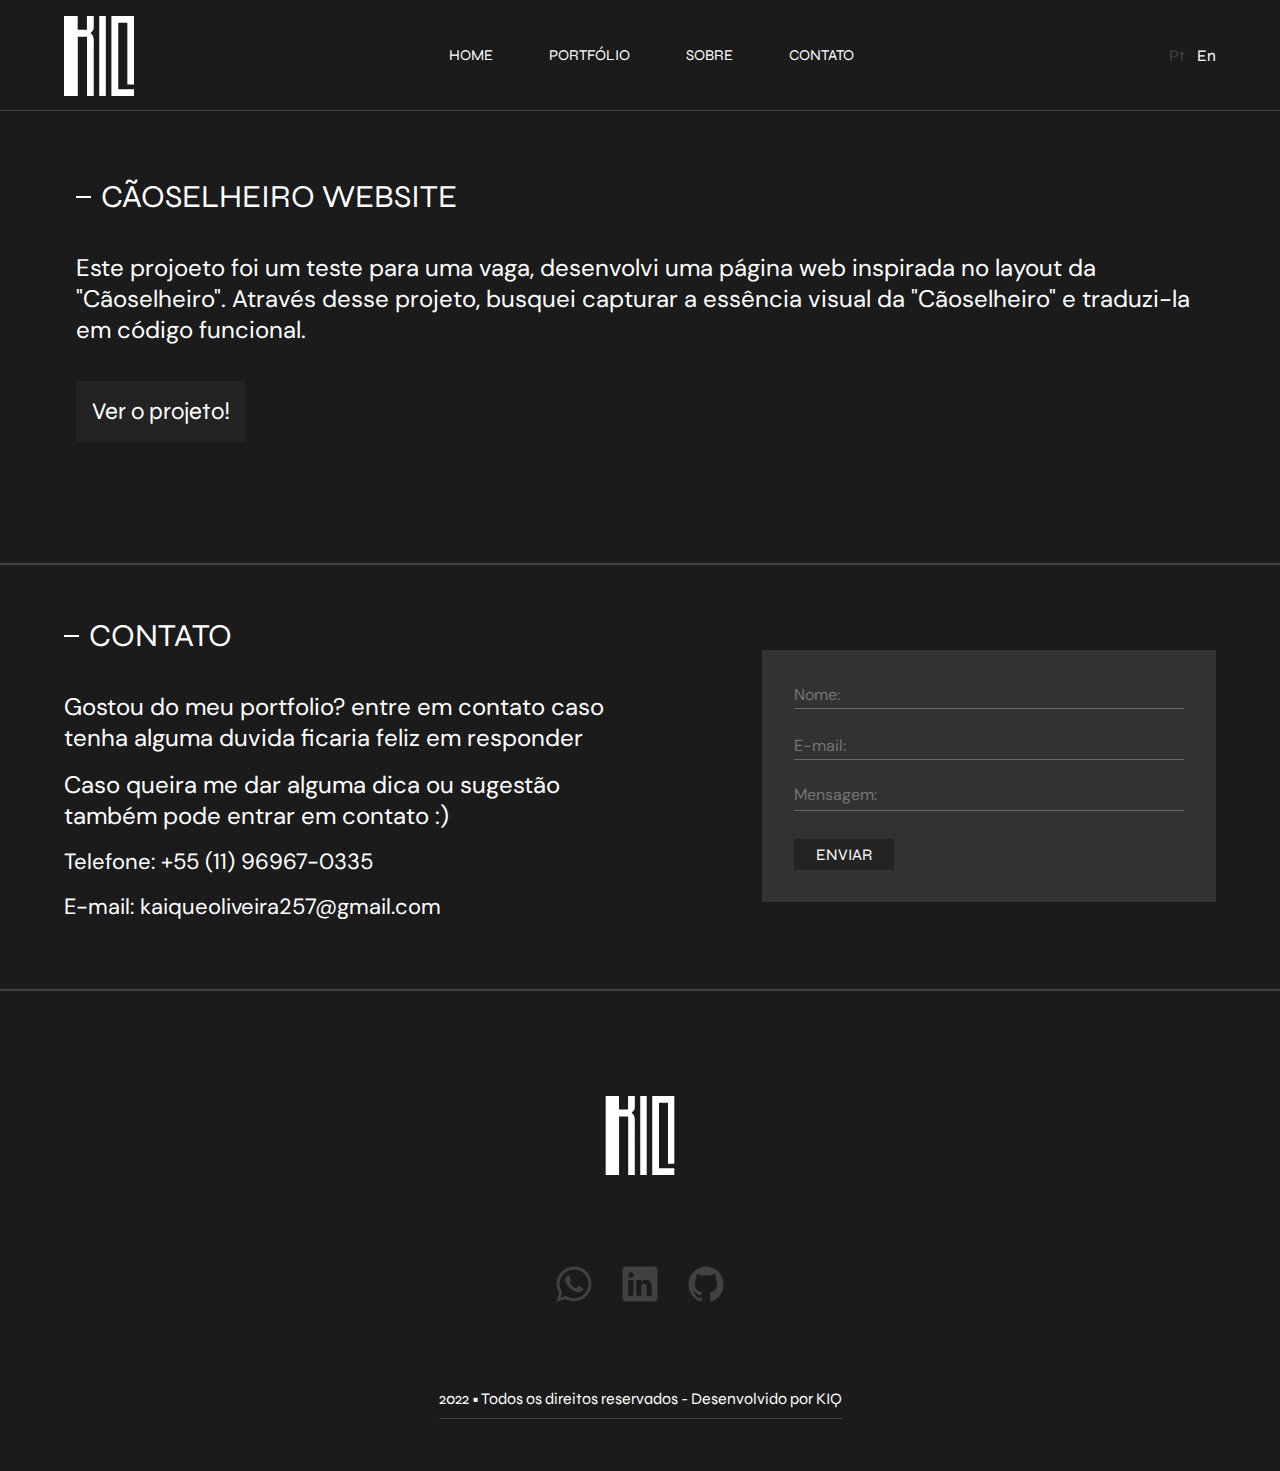
==== caoselheiro.html @ 1c81d692 "feat: caoselheiro project page" ====
<!DOCTYPE html>
<html lang="pt-br">
<head>
    <meta charset="UTF-8">
    <meta http-equiv="X-UA-Compatible" content="IE=edge">
    <meta name="viewport" content="width=device-width, initial-scale=1.0">
    <title>Projeto Cãoselheiro</title>
    <link rel="icon" href="assets/svg/logoIcon.svg">

    <!-- Meu CSS/estilo -->
    <link rel="stylesheet" href="css/style.css">
</head>
<body>
    <!-- Início navbar -->
    <header>
        <article class="innerWidth">
            <nav class="navBar">
                <a href="index.php" class="logo"><img src="assets/svg/logo.svg" alt="Logo Kaique Oliveira"></a>
                <ul class="navMenu">
                    <li class="navItem"><a href="index.php" class="navLink" id="homeClick">home</a></li>
                    <li class="navItem"><a href="projetos.html" class="navLink" id="portfolioClick">portfólio</a></li>
                    <li class="navItem"><a href="#sobre" class="navLink" id="sobreClick">sobre</a></li>
                    <li class="navItem"><a href="#contato" class="navLink" id="contatoClick">contato</a></li>
                </ul>
                <ul class="navIdioma">
                    <li class="idiomaItem" id="idiomaAtivo"><a href="#" class="navLink">pt</a></li>
                    <li class="idiomaItem"><a href="#" class="navLink">en</a></li>
                </ul>
                <div class="menuHamburguer">
                    <span class="bar"></span>
                    <span class="bar"></span>
                    <span class="bar"></span>
                </div>
            </nav>
        </article>
    </header>
    <!-- Fim navbar -->
    <main>
        <!-- Início Projeto Cãoselheiro -->
        <section class="projeto">
            <article class="innerWidth">
                <div class="titulo">
                    <span class="barTitle"></span>
                    <h2>cãoselheiro website</h2>
                </div>
                <div class="conteudoProjeto">
                    <div class="info">
                        <p>Este projoeto foi um teste para uma vaga, desenvolvi uma página web inspirada no layout da "Cãoselheiro". Através desse projeto, busquei capturar a essência visual da "Cãoselheiro" e traduzi-la em código funcional.</p>
                    </div>
                    <div class="buttonSobre">
                        <button class="button"><a href="https://kiqv.github.io/caoselheiroKaique/" target="_blank">Ver o projeto!</a></button>
                    </div>
                    <img src="./assets/img/caoselheiroWeb.png" alt="">
                </div>
            </article>
        </section>
        <hr>
        <section class="contato" id="contato">
            <article class="innerWidth">
                <div class="conteudoContato">
                    <div class="infoContato">
                        <div class="titulo">
                            <span class="barTitle"></span>
                            <h2>CONTATO</h2>
                        </div>
                        <div class="conteudoInfo">
                            <p>Gostou do meu portfolio? entre em contato caso tenha alguma duvida ficaria feliz em responder</p>
                            <p>Caso queira me dar alguma dica ou sugestão também pode entrar em contato  :)</p>
                            <p id="contatoInfo">Telefone: +55 (11) 96967-0335</p>
                            <p id="contatoInfo">E-mail: kaiqueoliveira257@gmail.com</p>
                        </div>
                    </div>
                    <div class="formContato">
                        <form action="email.php" method="POST" onsubmit="enviarForm(event)">
                            <input type="text" name="name" id="nomeForm" placeholder="Nome:" autocomplete="off" required>
                            <input type="email" name="email" id="emailForm" placeholder="E-mail:" autocomplete="off" required>
                            <textarea name="message" id="mensagemForm" cols="30" rows="10" placeholder="Mensagem:" autocomplete="off" required></textarea>
                            <button class="button" type="submit" value="Enviar">ENVIAR</button>
                            <div class="alerta">
                                <p class="sucesso" id="sucesso">Sua mensagem foi enviada com sucesso!</p>
                                <p class="erro" id="erro">Sua mensagem não foi enviada :(<br>Verifique se preencheu tudo corretamente!</p>
                            </div>
                        </form>
                    </div>
                </div>
            </article>
        </section>
    </main>
    <hr>
    <footer>
        <section class="rodape">
            <article class="innerWidth">
                <div class="conteudoRodape">
                    <div class="logoRodape">
                        <svg width="70" height="81" viewBox="0 0 70 81" fill="none" xmlns="http://www.w3.org/2000/svg">
                            <g clip-path="url(#clip0_421_375)">
                                <path d="M-0.0122681 80.9928V1.02107H13.7028V14.6979H22.9267V0.984766H29.7078C29.7078 5.42137 29.9492 9.76924 29.5669 14.0808C29.5025 14.8108 28.9713 15.4965 28.3274 16.1902L27.9732 16.5613C27.8123 16.7307 27.6513 16.888 27.4903 17.0574C27.3293 17.2268 27.1724 17.3881 27.0195 17.5535C26.8665 17.7188 26.7217 17.8923 26.5808 18.0697C26.5808 18.0697 26.5567 18.231 26.6211 18.2754C29.6554 20.292 29.8124 23.2202 29.7882 26.5235C29.6675 43.8665 29.7319 61.2096 29.7319 78.5527V81.0009H23.0233V21.7118H13.7954V80.9928" fill="white"/>
                                <path d="M63.3517 69.486V7.84144H54.2526V74.1807H69.9879V80.9607H47.3991V0.992943H69.9879L70 69.486H63.3517Z" fill="white"/>
                                <path d="M41.7931 0.992943H35.2455V80.9607H41.7931V0.992943Z" fill="white"/>
                            </g>
                            <defs>
                                <clipPath id="clip0_421_375">
                                    <rect width="70" height="80" fill="white" transform="translate(0 0.992943)"/>
                                </clipPath>
                            </defs>
                        </svg>
                    </div>
                    <div class="redesSociais"  >
                        <a href="https://wa.me/qr/3ZOZFCXRQ5SOJ1" target="_blank">
                            <svg class="icon" width="40" height="40" viewBox="0 0 40 40" fill="none" xmlns="http://www.w3.org/2000/svg">
                                <path fill-rule="evenodd" clip-rule="evenodd" d="M32.4008 7.58596C30.7829 5.96726 28.8608 4.68456 26.7451 3.8117C24.6295 2.93884 22.3621 2.49306 20.0734 2.50002C10.4688 2.50002 2.65 10.2797 2.64609 19.8438C2.64184 22.8892 3.44461 25.8813 4.97266 28.5156L2.5 37.5L11.7383 35.0883C14.2955 36.4736 17.1581 37.1987 20.0664 37.1977H20.0734C29.6773 37.1977 37.4953 29.4172 37.5 19.8539C37.5058 17.5731 37.058 15.3139 36.1826 13.2078C35.3071 11.1017 34.0216 9.19065 32.4008 7.58596ZM20.0734 34.2703H20.0672C17.4745 34.2711 14.929 33.5773 12.6953 32.261L12.1664 31.9485L6.68437 33.3797L8.14766 28.0602L7.80312 27.5133C6.35343 25.2181 5.58535 22.5584 5.58828 19.8438C5.58828 11.8961 12.0891 5.42971 20.0789 5.42971C23.9117 5.42286 27.5903 6.93872 30.3055 9.64386C33.0208 12.349 34.5504 16.0219 34.5578 19.8547C34.5547 27.8031 28.057 34.2703 20.0734 34.2703ZM28.018 23.4742C27.5828 23.2571 25.4398 22.2086 25.043 22.0641C24.6461 21.9196 24.3531 21.8469 24.0633 22.2813C23.7734 22.7156 22.9383 23.6875 22.6844 23.9805C22.4305 24.2735 22.1766 24.3055 21.7414 24.0883C21.3063 23.8711 19.9023 23.4141 18.2391 21.9375C16.9445 20.7883 16.0711 19.3696 15.8172 18.936C15.5633 18.5024 15.7898 18.2672 16.0078 18.0516C16.2039 17.857 16.443 17.5453 16.6609 17.2922C16.8789 17.0391 16.9516 16.8578 17.0961 16.5688C17.2406 16.2797 17.1687 16.0266 17.0602 15.8102C16.9516 15.5938 16.0805 13.4602 15.718 12.5922C15.3641 11.7469 15.0055 11.8617 14.7383 11.8485C14.4844 11.836 14.1914 11.8328 13.9031 11.8328C13.6827 11.8386 13.4659 11.8897 13.2662 11.983C13.0664 12.0762 12.888 12.2097 12.7422 12.375C12.343 12.8094 11.218 13.8594 11.218 15.9906C11.218 18.1219 12.7805 20.1844 12.9961 20.4735C13.2117 20.7625 16.0664 25.1399 20.4344 27.0172C21.2455 27.3646 22.0742 27.6691 22.9172 27.9297C23.9602 28.2594 24.9094 28.2133 25.6594 28.1016C26.4961 27.9774 28.2375 27.0531 28.5992 26.0406C28.9609 25.0281 28.9617 24.161 28.8531 23.9805C28.7445 23.8 28.4539 23.6906 28.018 23.4742Z" fill="#424141"/>
                            </svg>                        
                        </a>
                        <a href="https://www.linkedin.com/in/kiqv/" target="_blank">
                            <svg class="icon" width="40" height="40" viewBox="0 0 40 40" fill="none" xmlns="http://www.w3.org/2000/svg">
                                <path d="M34.7008 2.5H5.49062C3.89453 2.5 2.5 3.64844 2.5 5.22578V34.5008C2.5 36.0867 3.89453 37.5 5.49062 37.5H34.6922C36.2969 37.5 37.5 36.0773 37.5 34.5008V5.22578C37.5094 3.64844 36.2969 2.5 34.7008 2.5ZM13.3492 31.6742H8.33516V16.0844H13.3492V31.6742ZM11.0156 13.7141H10.9797C9.375 13.7141 8.33594 12.5195 8.33594 11.0242C8.33594 9.50156 9.40234 8.33516 11.043 8.33516C12.6836 8.33516 13.6875 9.49297 13.7234 11.0242C13.7227 12.5195 12.6836 13.7141 11.0156 13.7141ZM31.6742 31.6742H26.6602V23.15C26.6602 21.1078 25.9305 19.7125 24.1164 19.7125C22.7305 19.7125 21.9102 20.65 21.5453 21.5633C21.4086 21.8914 21.3719 22.3383 21.3719 22.7945V31.6742H16.3578V16.0844H21.3719V18.2539C22.1016 17.2148 23.2414 15.7195 25.8937 15.7195C29.1852 15.7195 31.675 17.8891 31.675 22.5664L31.6742 31.6742Z" fill="#424141"/>
                            </svg>                        
                        </a>
                        <a href="https://github.com/KIQv" target="_blank">
                            <svg class="icon" width="40" height="40" viewBox="0 0 40 40" fill="none" xmlns="http://www.w3.org/2000/svg">
                                <path d="M20 2.5C10.3359 2.5 2.5 10.5391 2.5 20.4453C2.5 28.375 7.51562 35.0938 14.4688 37.4688C14.5663 37.4899 14.6658 37.5004 14.7656 37.5C15.4141 37.5 15.6641 37.0234 15.6641 36.6094C15.6641 36.1797 15.6484 35.0547 15.6406 33.5547C15.0618 33.6904 14.4696 33.7611 13.875 33.7656C10.5078 33.7656 9.74219 31.1484 9.74219 31.1484C8.94531 29.0781 7.79688 28.5234 7.79688 28.5234C6.27344 27.4531 7.78906 27.4219 7.90625 27.4219H7.91406C9.67188 27.5781 10.5938 29.2812 10.5938 29.2812C11.4688 30.8125 12.6406 31.2422 13.6875 31.2422C14.3797 31.2283 15.0612 31.0686 15.6875 30.7734C15.8438 29.6172 16.2969 28.8281 16.7969 28.375C12.9141 27.9219 8.82812 26.3828 8.82812 19.5078C8.82812 17.5469 9.50781 15.9453 10.625 14.6953C10.4453 14.2422 9.84375 12.4141 10.7969 9.94531C10.9247 9.91472 11.0561 9.90158 11.1875 9.90625C11.8203 9.90625 13.25 10.1484 15.6094 11.7891C18.4762 10.987 21.5082 10.987 24.375 11.7891C26.7344 10.1484 28.1641 9.90625 28.7969 9.90625C28.9282 9.90158 29.0597 9.91472 29.1875 9.94531C30.1406 12.4141 29.5391 14.2422 29.3594 14.6953C30.4766 15.9531 31.1562 17.5547 31.1562 19.5078C31.1562 26.3984 27.0625 27.9141 23.1641 28.3594C23.7891 28.9141 24.3516 30.0078 24.3516 31.6797C24.3516 34.0781 24.3281 36.0156 24.3281 36.6016C24.3281 37.0234 24.5703 37.5 25.2188 37.5C25.3237 37.5005 25.4284 37.49 25.5312 37.4688C32.4922 35.0938 37.5 28.3672 37.5 20.4453C37.5 10.5391 29.6641 2.5 20 2.5Z" fill="#424141"/>
                            </svg>                        
                        </a>
                    </div>
                    <div class="direitos">
                        <p>2022 • Todos os direitos reservados - Desenvolvido por <a href="https://www.linkedin.com/in/kiqv/" target="_blank">KIQ</a></p>
                    </div>
                </div>
            </article>
        </section>
    </footer>
    <script src="https://cdn.jsdelivr.net/npm/swiper/swiper-bundle.min.js"></script>
    <script type="text/javascript" src="js/main.js"></script>
</body>
</html>
---- css/style.css ----
@import"https://fonts.googleapis.com/css2?family=DM+Sans&family=Syne&display=swap";.button{font-family:"Syne",sans-serif;font-style:normal;font-weight:400;font-size:24px;color:#fff;background-color:#232323;display:flex;flex-direction:column;align-items:flex-start;border:none;padding:16px;transition:all 1s}.button a{background-color:rgba(0,0,0,0);color:#fff;transition:all 1s}.button:not(:disabled):hover{color:#1b1b1b;background-color:#fff}.button:not(:disabled):hover a{color:#1b1b1b}.button:not(:disabled):hover button{color:#1b1b1b}button:disabled{color:gray;cursor:not-allowed}body hr{border:1px solid #424141}body .innerWidth{max-width:1200px;width:1200px;padding:15px 24px;margin:auto}body header{width:100%;background-color:#1b1b1b;border-bottom:1px solid #424141;z-index:999;position:fixed}body header .innerWidth .navBar{width:100%;display:flex;align-items:center;justify-content:space-between}body header .innerWidth .navBar .logo{width:70px;height:80px}body header .innerWidth .navBar .navMenu{display:flex;align-items:center;gap:32px}body header .innerWidth .navBar .navMenu .navItem{display:flex;flex-direction:row;align-items:flex-start;padding:12px;gap:10px;list-style:none;transition:.5s ease}body header .innerWidth .navBar .navMenu .navItem .navLink{font-family:"Syne";font-style:normal;font-weight:400;font-size:15px;text-transform:uppercase;color:#fff;background-color:rgba(0,0,0,0);transition:.5s ease}body header .innerWidth .navBar .navMenu .navItem:hover{background-color:#fff}body header .innerWidth .navBar .navMenu .navItem:hover .navLink{color:#1b1b1b}body header .innerWidth .navBar .navIdioma{display:flex;align-items:center;gap:12px}body header .innerWidth .navBar .navIdioma .idiomaItem{list-style:none}body header .innerWidth .navBar .navIdioma .idiomaItem .navLink{font-family:"Syne";font-style:normal;font-weight:400;font-size:16px;text-transform:capitalize;color:#fff}body header .innerWidth .navBar .navIdioma #idiomaAtivo .navLink{color:#424141}body header .innerWidth .navBar .menuHamburguer{display:none}body header .innerWidth .navBar .menuHamburguer .bar{display:block;width:28px;height:3px;border-radius:2px;margin:5px auto;background-color:#fff;transition:all .3s ease-in-out}body main .home{height:980px}body main .home .innerWidth .banner{height:500px;margin-top:240px;margin-bottom:240px}body main .home .innerWidth .banner h2{font-family:"Syne";font-style:normal;font-weight:400;font-size:8.75em;text-transform:uppercase;color:#fff;background:none}body main .home .innerWidth .banner h2 span{color:#1b1b1b;background:none}body main .home .innerWidth .banner .nome{margin-left:335px;margin-top:-470px}body main .home .innerWidth .banner #nome2{z-index:-1;margin-top:-110px;color:rgba(0,0,0,0);-webkit-text-stroke:.5px rgba(255,255,255,.2)}body main .home .innerWidth .banner #nome2 span{color:rgba(0,0,0,0);-webkit-text-stroke:.5px rgba(27,27,27,.2)}body main .home .innerWidth .banner #nome3{margin-top:-105px;color:rgba(0,0,0,0);-webkit-text-stroke:.5px rgba(255,255,255,.05)}body main .home .innerWidth .banner #nome3 span{color:rgba(0,0,0,0);-webkit-text-stroke:.5px rgba(27,27,27,.1)}body main .home .innerWidth .banner .textHome{font-family:"DM Sans";font-style:normal;font-weight:400;font-size:60px;color:#1b1b1b;margin-left:30%;background:none}body main .home .innerWidth .banner .textHome .typed{color:#fff;background:none}body main .home .innerWidth .banner .textHome .typed2{color:#fff;background:none}body main .home .innerWidth .banner .textHome .typed-cursor{color:#fff;background:none}body main .home .innerWidth .banner .textHome span{background:none}body main .home .innerWidth .redesSociais{display:flex;flex-direction:column;padding:0px;gap:16px;margin-top:-50%;float:right}body main .home .innerWidth .redesSociais a{width:50px;height:50px;display:flex;justify-content:center;align-items:center;transition:all 1s}body main .home .innerWidth .redesSociais a .icon{width:40px;height:40px}body main .home .innerWidth .redesSociais a .icon path{transition:all 1s}body main .home .innerWidth .redesSociais a:hover path{fill:#fff}body main .portfolio{width:100%;height:593px;overflow:hidden}body main .portfolio .conteudoPortfolio{width:100%;height:auto;display:flex;flex-direction:column;align-items:center}body main .portfolio .conteudoPortfolio .cardsSlider{width:100%}body main .portfolio .conteudoPortfolio .cardsSlider .cards{width:100%;height:500px;display:flex;margin-bottom:32px}body main .portfolio .conteudoPortfolio .cardsSlider .cards .card{width:100%;height:500px;background-color:#1b1b1b;position:relative;display:flex;align-items:center;transition:.5s ease-in-out}body main .portfolio .conteudoPortfolio .cardsSlider .cards .card img{width:100%;height:100%;object-fit:cover;position:absolute;top:0;left:0}body main .portfolio .conteudoPortfolio .cardsSlider .cards .card .info{width:100%;height:100%;color:#fff;background-color:rgba(27,27,27,.8);opacity:0;display:flex;flex-direction:column;align-items:center;justify-content:center;position:relative;z-index:555;padding:10px;gap:46px;transform:translateY(30px);transition:.5s all}body main .portfolio .conteudoPortfolio .cardsSlider .cards .card .info h2{font-family:"Syne",sans-serif;font-style:normal;font-weight:400;font-size:32px;font-size:60px;color:rgba(0,0,0,0);-webkit-text-stroke:.5px #fff;background-color:rgba(0,0,0,0)}body main .portfolio .conteudoPortfolio .cardsSlider .cards .card .info p{font-family:"DM Sans",sans-serif;font-style:normal;font-weight:400;font-size:24px;text-align:center;background-color:rgba(0,0,0,0)}body main .portfolio .conteudoPortfolio .cardsSlider .cards .card .info a{color:#fff}body main .portfolio .conteudoPortfolio .cardsSlider .cards .card .info a:hover{color:#1b1b1b}body main .portfolio .conteudoPortfolio .cardsSlider .cards .card:hover .info{opacity:1;transform:translateY(0px)}body main .servicos{width:auto;height:auto;color:#fff;padding:52px 0}body main .servicos .innerWidth{padding:0 24px}body main .servicos .innerWidth .titulo{width:auto;display:flex;margin-bottom:36px;align-items:center}body main .servicos .innerWidth .titulo .barTitle{display:block;width:15px;height:0;border:1px solid #fff;margin-right:10px;background-color:#fff;transition:all .3s ease-in-out}body main .servicos .innerWidth .titulo h2{font-family:"Syne",sans-serif;font-style:normal;font-weight:400;font-size:32px;line-height:38px;text-transform:uppercase;color:#fff}body main .servicos .innerWidth .conteudoServicos{display:flex;gap:32px}body main .servicos .innerWidth .conteudoServicos .servicosCard{width:100%;height:200px;background-color:#323232;display:flex;align-items:center;justify-content:space-between;padding:50px 24px;gap:14px;transition:1s}body main .servicos .innerWidth .conteudoServicos .servicosCard .cardAssets{display:flex;align-items:center;gap:24px;background:none}body main .servicos .innerWidth .conteudoServicos .servicosCard .cardAssets .servicoImg{width:100px;height:100px;border-radius:50%;border:1px solid #424141;background:none;display:flex;justify-content:center;align-items:center;transition:1s}body main .servicos .innerWidth .conteudoServicos .servicosCard .cardAssets .servicoImg svg{background:none}body main .servicos .innerWidth .conteudoServicos .servicosCard .cardAssets .servicoImg svg path{transition:1s;fill:#fff}body main .servicos .innerWidth .conteudoServicos .servicosCard .cardAssets .cardConteudo{background:rgba(0,0,0,0)}body main .servicos .innerWidth .conteudoServicos .servicosCard .cardAssets .cardConteudo h3{font-family:"DM Sans",sans-serif;font-style:normal;font-weight:400;font-size:32px;background:none}body main .servicos .innerWidth .conteudoServicos .servicosCard .servicoNum{background:none}body main .servicos .innerWidth .conteudoServicos .servicosCard .servicoNum h2{font-family:"DM Sans";font-style:normal;font-weight:400;font-size:70px;color:rgba(0,0,0,0);-webkit-text-stroke:.5px #5a5a5a;background:none}body main .servicos .innerWidth .conteudoServicos .servicosCard:hover .servicoImg{background-color:#fff}body main .servicos .innerWidth .conteudoServicos .servicosCard:hover .servicoImg svg path{fill:#424141}body main .sobre{padding:37px 0}body main .sobre .innerWidth{display:flex;flex-direction:column;gap:52px}body main .sobre .innerWidth .titulo{width:auto;display:flex;margin-bottom:36px;align-items:center}body main .sobre .innerWidth .titulo .barTitle{display:block;width:15px;height:0;border:1px solid #fff;margin-right:10px;background-color:#fff;transition:all .3s ease-in-out}body main .sobre .innerWidth .titulo h2{font-family:"Syne",sans-serif;font-style:normal;font-weight:400;font-size:32px;line-height:38px;text-transform:uppercase;color:#fff}body main .sobre .innerWidth .info h3{font-family:"Syne",sans-serif;font-style:normal;font-weight:400;font-size:28px;color:#fff;text-transform:capitalize;margin-bottom:16px}body main .sobre .innerWidth .info p{font-family:"DM Sans",sans-serif;font-style:normal;font-weight:400;font-size:24px;color:#fff}body main .sobre .innerWidth .infoCv{width:100%;display:flex;justify-content:space-between}body main .sobre .innerWidth .infoCv .timeline .timelineItens{width:100%;display:flex;flex-direction:column;position:relative}body main .sobre .innerWidth .infoCv .timeline .timelineItens .timelineItem{width:100%;margin-bottom:42px;margin-left:30px}body main .sobre .innerWidth .infoCv .timeline .timelineItens .timelineItem .timelineDot{width:12px;height:12px;border-radius:50%;background-color:#424141;position:absolute;left:-1.4%}body main .sobre .innerWidth .infoCv .timeline .timelineItens .timelineItem .timelineDate{margin-top:-5px;margin-bottom:6px}body main .sobre .innerWidth .infoCv .timeline .timelineItens .timelineItem .timelineDate p{color:dimgray;font-family:"Syne",sans-serif;font-style:normal;font-weight:400;font-size:16px}body main .sobre .innerWidth .infoCv .timeline .timelineItens .timelineItem .timelineContent h3{color:#fff;font-family:"Syne",sans-serif;font-style:normal;font-weight:400;font-size:22px;text-transform:capitalize;margin-bottom:6px}body main .sobre .innerWidth .infoCv .timeline .timelineItens .timelineItem .timelineContent p{color:#fff;font-family:"DM Sans",sans-serif;font-style:normal;font-weight:400;font-size:18px;text-transform:capitalize}body main .sobre .innerWidth .infoCv .timeline .timelineItens::before{content:"";position:absolute;height:78%;border:1px solid dimgray}body main .sobre .innerWidth .infoCv .skills{width:380px}body main .sobre .innerWidth .infoCv .skills .skillsList ul{list-style:none}body main .sobre .innerWidth .infoCv .skills .skillsList ul li p{font-family:"Syne",sans-serif;font-style:normal;font-weight:400;font-size:22px;color:#fff;margin-bottom:10px}body main .sobre .innerWidth .infoCv .skills .skillsList ul li p::before{content:"";background-color:#424141;height:12px;width:12px;display:inline-block;border-radius:50%;margin-right:12px}body main .sobre .innerWidth .button{width:fit-content}body main .contato{height:auto;padding:37px 0}body main .contato .innerWidth .conteudoContato{width:100%;display:flex;justify-content:space-between;align-items:center;gap:128px}body main .contato .innerWidth .conteudoContato .infoContato{min-width:570px}body main .contato .innerWidth .conteudoContato .infoContato .titulo{width:auto;display:flex;margin-bottom:36px;align-items:center}body main .contato .innerWidth .conteudoContato .infoContato .titulo .barTitle{display:block;width:15px;height:0;border:1px solid #fff;margin-right:10px;background-color:#fff;transition:all .3s ease-in-out}body main .contato .innerWidth .conteudoContato .infoContato .titulo h2{font-family:"Syne",sans-serif;font-style:normal;font-weight:400;font-size:32px;line-height:38px;text-transform:uppercase;color:#fff}body main .contato .innerWidth .conteudoContato .infoContato .conteudoInfo p{max-width:570px;font-family:"DM Sans",sans-serif;font-style:normal;font-weight:400;font-size:24px;color:#fff;margin-bottom:16px}body main .contato .innerWidth .conteudoContato .infoContato .conteudoInfo #contatoInfo{font-family:"DM Sans",sans-serif;font-style:normal;font-weight:400;font-size:22px}body main .contato .innerWidth .conteudoContato .formContato{min-width:454px;min-height:255px;display:flex;flex-direction:column;align-items:flex-start}body main .contato .innerWidth .conteudoContato .formContato form{width:100%;height:auto;background-color:#323232;padding:32px 32px 0}body main .contato .innerWidth .conteudoContato .formContato form input{width:100%;height:27px;font-family:"DM Sans",sans-serif;font-style:normal;font-weight:400;font-size:16px;background-color:rgba(0,0,0,0);border:none;border-bottom:1px solid dimgray;margin-bottom:24px;color:dimgray;outline:none}body main .contato .innerWidth .conteudoContato .formContato form textarea{width:100%;height:27px;font-family:"DM Sans",sans-serif;font-style:normal;font-weight:400;font-size:16px;background-color:rgba(0,0,0,0);border:none;border-bottom:1px solid dimgray;margin-bottom:24px;color:dimgray;outline:none;resize:none}body main .contato .innerWidth .conteudoContato .formContato form .button{font-family:"Syne",sans-serif;font-style:normal;font-weight:400;font-size:16px;padding:6px 22px;margin-bottom:32px}body main .contato .innerWidth .conteudoContato .formContato form .alerta{background-color:rgba(0,0,0,0)}body main .contato .innerWidth .conteudoContato .formContato form .alerta .sucesso{background-color:rgba(0,0,0,0);font-family:"DM Sans",sans-serif;font-style:normal;font-weight:400;font-size:16px;color:#40ff6a;display:none;margin-bottom:32px}body main .contato .innerWidth .conteudoContato .formContato form .alerta .erro{background-color:rgba(0,0,0,0);font-family:"DM Sans",sans-serif;font-style:normal;font-weight:400;font-size:16px;color:#ff4040;display:none;margin-bottom:32px}body footer .rodape{padding:89px 0 37px}body footer .rodape .innerWidth .conteudoRodape{display:flex;flex-direction:column;align-items:center;gap:80px}body footer .rodape .innerWidth .conteudoRodape .logoRodape svg{width:70px;height:80px}body footer .rodape .innerWidth .conteudoRodape .redesSociais{display:flex;padding:0px;gap:16px}body footer .rodape .innerWidth .conteudoRodape .redesSociais a{width:50px;height:50px;display:flex;justify-content:center;align-items:center;transition:all 1s}body footer .rodape .innerWidth .conteudoRodape .redesSociais a .icon{width:40px;height:40px}body footer .rodape .innerWidth .conteudoRodape .redesSociais a .icon path{transition:all 1s}body footer .rodape .innerWidth .conteudoRodape .redesSociais a:hover path{fill:#fff}body footer .rodape .innerWidth .conteudoRodape .direitos p{font-family:"Syne",sans-serif;font-style:normal;font-weight:400;font-size:16px;color:#fff;border-bottom:1px solid #424141;padding-bottom:10px}body footer .rodape .innerWidth .conteudoRodape .direitos p a{color:#fff}body main .projetos{padding:163px 52px 52px}body main .projetos .innerWidth .conteudoProjetos .titulo{width:auto;display:flex;margin-bottom:36px;align-items:center}body main .projetos .innerWidth .conteudoProjetos .titulo .barTitle{display:block;width:15px;height:0;border:1px solid #fff;margin-right:10px;background-color:#fff;transition:all .3s ease-in-out}body main .projetos .innerWidth .conteudoProjetos .titulo h2{font-family:"Syne",sans-serif;font-style:normal;font-weight:400;font-size:32px;line-height:38px;text-transform:uppercase;color:#fff}body main .projetos .innerWidth .conteudoProjetos .cardProjetos{display:flex;gap:3.75rem;flex-wrap:wrap;align-items:center}body main .projetos .innerWidth .conteudoProjetos .cardProjetos .card{width:520px;height:330px;overflow:hidden;transition:4s}body main .projetos .innerWidth .conteudoProjetos .cardProjetos .card .cover{position:relative;cursor:pointer;height:330px}body main .projetos .innerWidth .conteudoProjetos .cardProjetos .card .cover img{width:100%;height:100%;object-fit:cover;object-position:top center;transition:3s}body main .projetos .innerWidth .conteudoProjetos .cardProjetos .card .cover .detalhes{position:absolute;width:100%;top:55%;left:50%;transform:translate(-50%, -50%);display:flex;flex-direction:column;align-items:center;background-color:rgba(0,0,0,0)}body main .projetos .innerWidth .conteudoProjetos .cardProjetos .card .cover .detalhes p{font-family:"DM Sans";font-style:normal;font-weight:400;font-size:30px;line-height:39px;color:#fff;background-color:rgba(0,0,0,0);transition:1.5s}body main .projetos .innerWidth .conteudoProjetos .cardProjetos .card .cover::before{content:"";display:block;position:absolute;width:100%;height:100%;background-color:rgba(0,0,0,.65);transition:1.5s}body main .projetos .innerWidth .conteudoProjetos .cardProjetos .card:hover .cover img{object-position:bottom center}body main .projetos .innerWidth .conteudoProjetos .cardProjetos .card:hover .cover .detalhes p{opacity:0}body main .projetos .innerWidth .conteudoProjetos .cardProjetos .card:hover .cover::before{background-color:rgba(0,0,0,0)}body main .projeto{padding:163px 52px 52px}body main .projeto .innerWidth .titulo{width:auto;display:flex;margin-bottom:36px;align-items:center;color:red}body main .projeto .innerWidth .titulo .barTitle{display:block;width:15px;height:0;border:1px solid #fff;margin-right:10px;background-color:#fff;transition:all .3s ease-in-out}body main .projeto .innerWidth .titulo h2{font-family:"Syne",sans-serif;font-style:normal;font-weight:400;font-size:32px;line-height:38px;text-transform:uppercase;color:#fff}body main .projeto .innerWidth .info{margin-bottom:36px}body main .projeto .innerWidth .info h3{font-family:"Syne",sans-serif;font-style:normal;font-weight:400;font-size:28px;color:#fff;text-transform:capitalize;margin-bottom:16px}body main .projeto .innerWidth .info p{font-family:"DM Sans",sans-serif;font-style:normal;font-weight:400;font-size:24px;color:#fff}body main .projeto .innerWidth .button{width:fit-content;margin-bottom:36px}body main .projeto .innerWidth img{width:100%}@media(max-width: 1024px){body .innerWidth{width:100%}body main .home{height:auto;padding:124px 32px}body main .home .innerWidth{display:flex;flex-direction:column;padding:0px 24px}body main .home .innerWidth .banner{margin-top:0;margin-bottom:62px}body main .home .innerWidth .redesSociais{flex-direction:unset;margin:0 auto}body main .servicos .innerWidth .conteudoServicos .servicosCard{padding:50px 20px}body main .servicos .innerWidth .conteudoServicos .servicosCard .servicoNum{display:none}body main .contato .innerWidth .conteudoContato{flex-direction:column;align-items:unset;gap:62px}body main .contato .innerWidth .conteudoContato .infoContato .conteudoInfo p{max-width:none}}@media(max-width: 768px){body .innerWidth{padding:0 24px;width:100%}body main .home{padding:52px 32px}body main .home .innerWidth .banner{height:auto;display:flex;flex-direction:column-reverse;gap:18px}body main .home .innerWidth .banner .nome{margin:0}body main .home .innerWidth .banner .nome h2 span{color:#fff}body main .home .innerWidth .banner #nome2{display:none}body main .home .innerWidth .banner #nome3{display:none}body main .home .innerWidth .banner .textHome{color:#fff;margin:0}body main .servicos .innerWidth .conteudoServicos{gap:40px;flex-direction:column}body main .servicos .innerWidth .conteudoServicos .servicosCard{padding:27px}body main .servicos .innerWidth .conteudoServicos .servicosCard .servicoNum{display:block}body main .sobre .innerWidth .infoCv .skills{width:auto}}@media(max-width: 425px){body .innerWidth{width:100%;padding:15px 24px;margin:auto}body header{width:100%;position:fixed}body header .innerWidth .navBar .navMenu{width:100%;position:fixed;left:-100%;top:110px;gap:0;background-color:#1b1b1b;text-align:center;flex-direction:column;border-top:1px solid #424141;border-bottom:1px solid #424141;transition:.3s}body header .innerWidth .navBar .navMenu .navItem{margin:16px 0}body header .innerWidth .navBar .navMenu.ativo{left:0}body header .innerWidth .navBar .navIdioma{width:100%;position:fixed;left:-100%;top:400px;background-color:#1b1b1b;text-align:center;border-bottom:1px solid #424141;justify-content:center;padding:28px;transition:.3s}body header .innerWidth .navBar .navIdioma .navItem{margin:16px 0}body header .innerWidth .navBar .navIdioma.ativo{left:0}body header .innerWidth .navBar .menuHamburguer{display:block}body header .innerWidth .navBar .menuHamburguer.ativo .bar:nth-child(2){opacity:0}body header .innerWidth .navBar .menuHamburguer.ativo .bar:nth-child(1){transform:translateY(8px) rotate(45deg)}body header .innerWidth .navBar .menuHamburguer.ativo .bar:nth-child(3){transform:translateY(-8px) rotate(-45deg)}body main .home{padding:0px;padding-top:112px}body main .home .innerWidth{padding:52px 24px}body main .home .innerWidth .banner .nome h2{font-size:100px}body main .home .innerWidth .banner .textHome{font-size:32px}body main .servicos .innerWidth .conteudoServicos .servicosCard{width:100%;min-width:unset;padding:27px 17px}body main .servicos .innerWidth .conteudoServicos .servicosCard .cardAssets .cardConteudo h3{font-size:24px}body main .servicos .innerWidth .conteudoServicos .servicosCard .servicoNum{display:none}body main .sobre .innerWidth{display:flex;flex-direction:column;gap:52px}body main .sobre .innerWidth .info h3{font-family:"Syne",sans-serif;font-style:normal;font-weight:400;font-size:24px}body main .sobre .innerWidth .info p{font-family:"DM Sans",sans-serif;font-style:normal;font-weight:400;font-size:22px}body main .sobre .innerWidth .infoCv{flex-direction:column}body main .contato .innerWidth .conteudoContato .infoContato{min-width:unset;width:100%}body main .contato .innerWidth .conteudoContato .infoContato .conteudoInfo p{font-family:"DM Sans",sans-serif;font-style:normal;font-weight:400;font-size:22px}body main .contato .innerWidth .conteudoContato .infoContato .conteudoInfo #contatoInfo{font-family:"DM Sans",sans-serif;font-style:normal;font-weight:400;font-size:18px}body main .contato .innerWidth .conteudoContato .formContato{min-width:unset;width:100%}body footer .rodape .innerWidth .conteudoRodape .direitos p{font-size:14px}}@media(max-width: 375px){body main .home .innerWidth .banner .nome h2{font-size:80px}body main .home .innerWidth .banner .textHome{font-size:24px}}*{margin:0;padding:0;background-color:#1b1b1b;box-sizing:border-box;text-decoration:none}/*# sourceMappingURL=style.css.map */
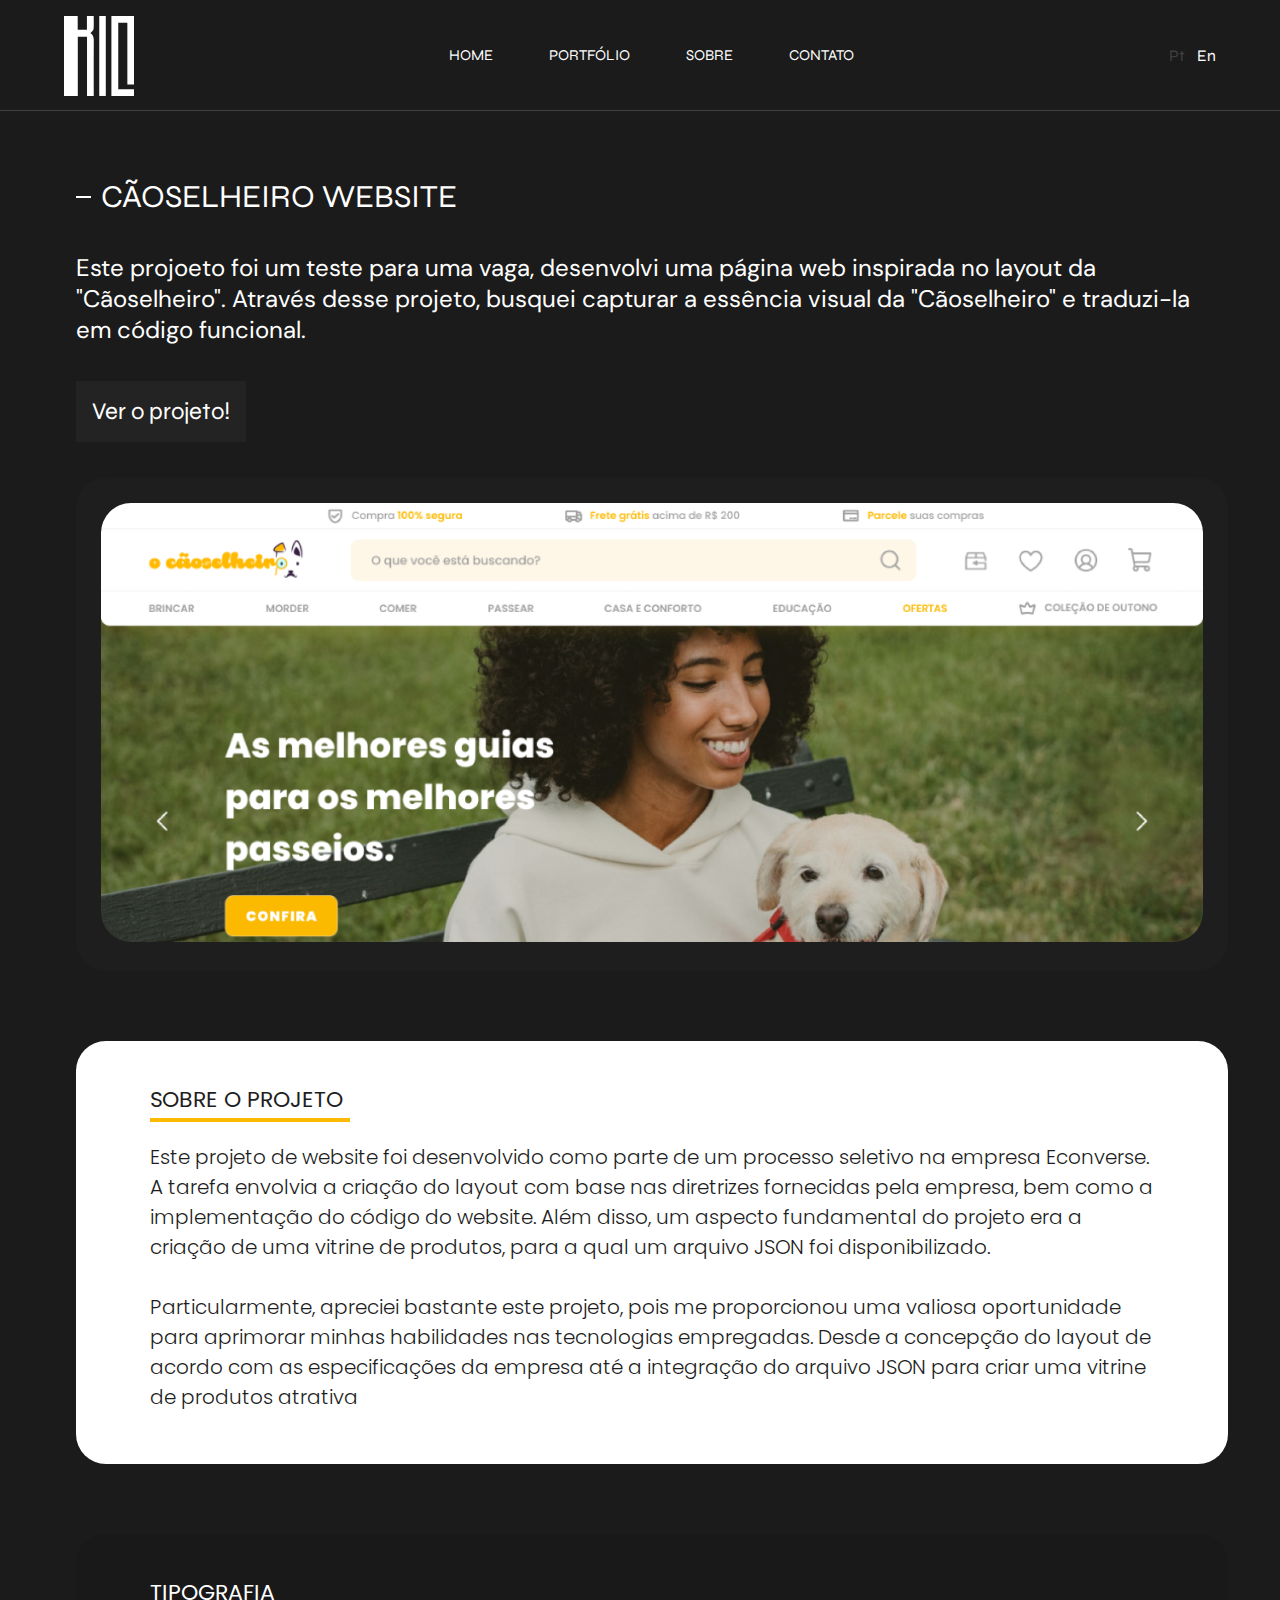
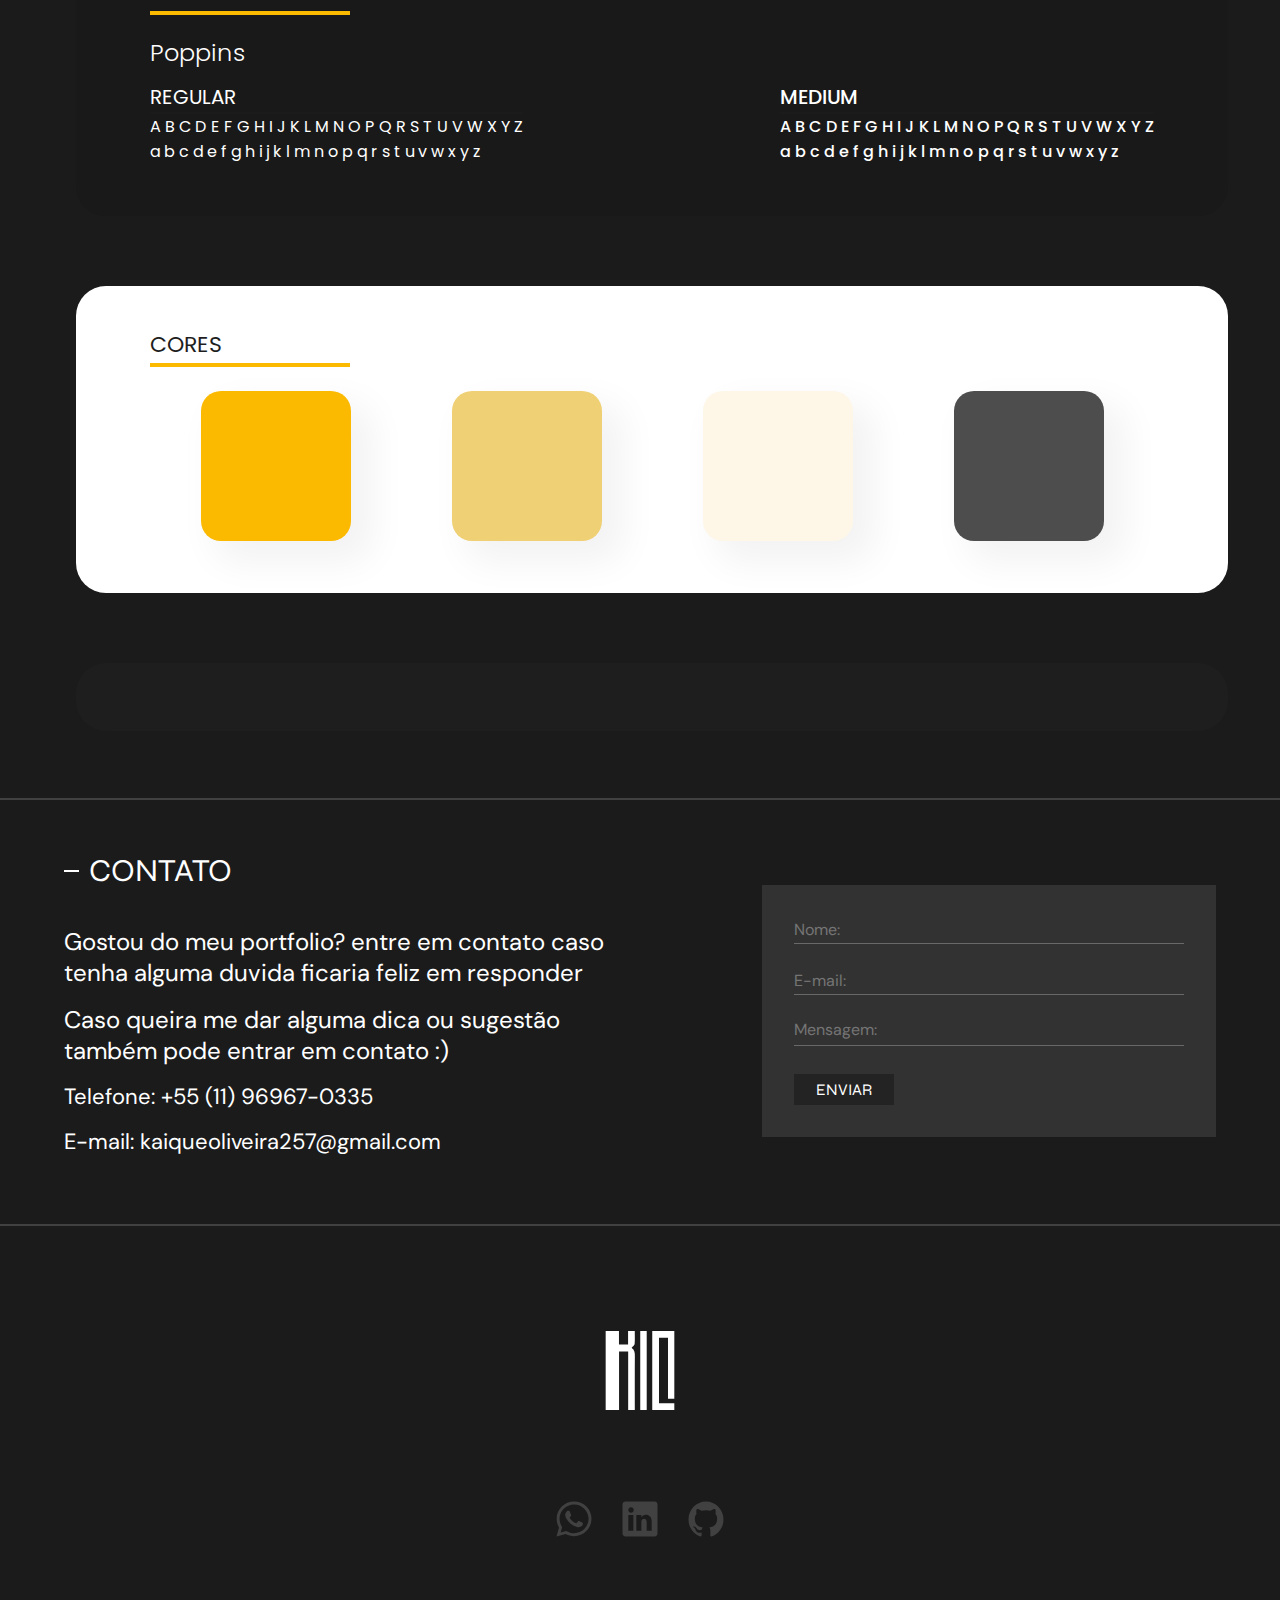
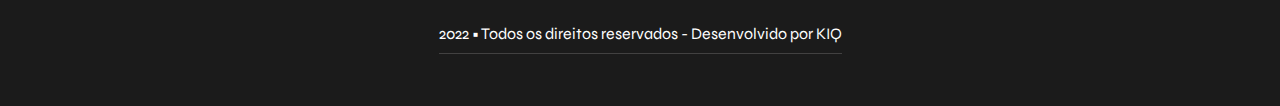
==== commit 20ba62f2: "style: project page and projects style" ====
--- a/caoselheiro.html
+++ b/caoselheiro.html
@@ -36,7 +36,7 @@
     </header>
     <!-- Fim navbar -->
     <main>
-        <!-- Início Projeto Cãoselheiro -->
+        <!-- Início Projeto Nubank -->
         <section class="projeto">
             <article class="innerWidth">
                 <div class="titulo">
@@ -50,7 +50,54 @@
                     <div class="buttonSobre">
                         <button class="button"><a href="https://kiqv.github.io/caoselheiroKaique/" target="_blank">Ver o projeto!</a></button>
                     </div>
-                    <img src="./assets/img/caoselheiroWeb.png" alt="">
+                    <div class="projetoPreview">
+                        <div class="projetoHeader">
+                            <img src="assets/img/projetoCaoselheiro/homeCaoselheiro.png" alt="">
+                        </div>
+                        <div class="projetoSobre">
+                            <div class="conteudoSobre">
+                                <h3>SOBRE O PROJETO</h3>
+                                <hr style="background-color: #FBB900;">
+                                <p>Este projeto de website foi desenvolvido como parte de um processo seletivo na empresa Econverse. A tarefa envolvia a criação do layout com base nas diretrizes fornecidas pela empresa, bem como a implementação do código do website. Além disso, um aspecto fundamental do projeto era a criação de uma vitrine de produtos, para a qual um arquivo JSON foi disponibilizado.
+                                <br><br>
+                                Particularmente, apreciei bastante este projeto, pois me proporcionou uma valiosa oportunidade para aprimorar minhas habilidades nas tecnologias empregadas. Desde a concepção do layout de acordo com as especificações da empresa até a integração do arquivo JSON para criar uma vitrine de produtos atrativa</p>
+                            </div>
+                        </div>
+                        <div class="projetoTipo">
+                            <div class="conteudoTipo">
+                                <h3>TIPOGRAFIA</h3>
+                                <hr style="background-color: #FBB900;">
+                                <h2>Poppins</h2>
+                                <div class="tipografia">
+                                    <div class="regular">
+                                        <h3>REGULAR</h3>
+                                        <p class="mai">a b c d e f  g h i j k l m n o p q r s t u v w x y z</p>
+                                        <p class="min">a b c d e f  g h i j k l m n o p q r s t u v w x y z</p>
+                                    </div>
+                                    <div class="medium">
+                                        <h3>MEDIUM</h3>
+                                        <p class="mai">a b c d e f  g h i j k l m n o p q r s t u v w x y z</p>
+                                        <p class="min">a b c d e f  g h i j k l m n o p q r s t u v w x y z</p>
+                                    </div>
+                                </div>
+                            </div>
+                        </div>
+                        <div class="projetoCores">
+                            <div class="conteudoCores">
+                                <h3>CORES</h3>
+                                <hr style="background-color: #FBB900;">
+                                <div class="cores">
+                                    <div class="cor1" style="background-color: #FBB900;"></div>
+                                    <div class="cor2" style="background-color: #F0D075;"></div>
+                                    <div class="cor3" style="background-color: #FEF6E7;"></div>
+                                    <div class="cor4" style="background-color: #4D4D4D;"></div>
+                                </div>
+                            </div>
+                        </div>
+                        <div class="projetoPage">
+                            <img src="assets/img/projetoCaoselheiro/caoselheiroPage.png" alt="">
+                        </div>
+                    </div>
                 </div>
             </article>
         </section>
--- a/css/style.css
+++ b/css/style.css
@@ -1 +1 @@
-@import"https://fonts.googleapis.com/css2?family=DM+Sans&family=Syne&display=swap";.button{font-family:"Syne",sans-serif;font-style:normal;font-weight:400;font-size:24px;color:#fff;background-color:#232323;display:flex;flex-direction:column;align-items:flex-start;border:none;padding:16px;transition:all 1s}.button a{background-color:rgba(0,0,0,0);color:#fff;transition:all 1s}.button:not(:disabled):hover{color:#1b1b1b;background-color:#fff}.button:not(:disabled):hover a{color:#1b1b1b}.button:not(:disabled):hover button{color:#1b1b1b}button:disabled{color:gray;cursor:not-allowed}body hr{border:1px solid #424141}body .innerWidth{max-width:1200px;width:1200px;padding:15px 24px;margin:auto}body header{width:100%;background-color:#1b1b1b;border-bottom:1px solid #424141;z-index:999;position:fixed}body header .innerWidth .navBar{width:100%;display:flex;align-items:center;justify-content:space-between}body header .innerWidth .navBar .logo{width:70px;height:80px}body header .innerWidth .navBar .navMenu{display:flex;align-items:center;gap:32px}body header .innerWidth .navBar .navMenu .navItem{display:flex;flex-direction:row;align-items:flex-start;padding:12px;gap:10px;list-style:none;transition:.5s ease}body header .innerWidth .navBar .navMenu .navItem .navLink{font-family:"Syne";font-style:normal;font-weight:400;font-size:15px;text-transform:uppercase;color:#fff;background-color:rgba(0,0,0,0);transition:.5s ease}body header .innerWidth .navBar .navMenu .navItem:hover{background-color:#fff}body header .innerWidth .navBar .navMenu .navItem:hover .navLink{color:#1b1b1b}body header .innerWidth .navBar .navIdioma{display:flex;align-items:center;gap:12px}body header .innerWidth .navBar .navIdioma .idiomaItem{list-style:none}body header .innerWidth .navBar .navIdioma .idiomaItem .navLink{font-family:"Syne";font-style:normal;font-weight:400;font-size:16px;text-transform:capitalize;color:#fff}body header .innerWidth .navBar .navIdioma #idiomaAtivo .navLink{color:#424141}body header .innerWidth .navBar .menuHamburguer{display:none}body header .innerWidth .navBar .menuHamburguer .bar{display:block;width:28px;height:3px;border-radius:2px;margin:5px auto;background-color:#fff;transition:all .3s ease-in-out}body main .home{height:980px}body main .home .innerWidth .banner{height:500px;margin-top:240px;margin-bottom:240px}body main .home .innerWidth .banner h2{font-family:"Syne";font-style:normal;font-weight:400;font-size:8.75em;text-transform:uppercase;color:#fff;background:none}body main .home .innerWidth .banner h2 span{color:#1b1b1b;background:none}body main .home .innerWidth .banner .nome{margin-left:335px;margin-top:-470px}body main .home .innerWidth .banner #nome2{z-index:-1;margin-top:-110px;color:rgba(0,0,0,0);-webkit-text-stroke:.5px rgba(255,255,255,.2)}body main .home .innerWidth .banner #nome2 span{color:rgba(0,0,0,0);-webkit-text-stroke:.5px rgba(27,27,27,.2)}body main .home .innerWidth .banner #nome3{margin-top:-105px;color:rgba(0,0,0,0);-webkit-text-stroke:.5px rgba(255,255,255,.05)}body main .home .innerWidth .banner #nome3 span{color:rgba(0,0,0,0);-webkit-text-stroke:.5px rgba(27,27,27,.1)}body main .home .innerWidth .banner .textHome{font-family:"DM Sans";font-style:normal;font-weight:400;font-size:60px;color:#1b1b1b;margin-left:30%;background:none}body main .home .innerWidth .banner .textHome .typed{color:#fff;background:none}body main .home .innerWidth .banner .textHome .typed2{color:#fff;background:none}body main .home .innerWidth .banner .textHome .typed-cursor{color:#fff;background:none}body main .home .innerWidth .banner .textHome span{background:none}body main .home .innerWidth .redesSociais{display:flex;flex-direction:column;padding:0px;gap:16px;margin-top:-50%;float:right}body main .home .innerWidth .redesSociais a{width:50px;height:50px;display:flex;justify-content:center;align-items:center;transition:all 1s}body main .home .innerWidth .redesSociais a .icon{width:40px;height:40px}body main .home .innerWidth .redesSociais a .icon path{transition:all 1s}body main .home .innerWidth .redesSociais a:hover path{fill:#fff}body main .portfolio{width:100%;height:593px;overflow:hidden}body main .portfolio .conteudoPortfolio{width:100%;height:auto;display:flex;flex-direction:column;align-items:center}body main .portfolio .conteudoPortfolio .cardsSlider{width:100%}body main .portfolio .conteudoPortfolio .cardsSlider .cards{width:100%;height:500px;display:flex;margin-bottom:32px}body main .portfolio .conteudoPortfolio .cardsSlider .cards .card{width:100%;height:500px;background-color:#1b1b1b;position:relative;display:flex;align-items:center;transition:.5s ease-in-out}body main .portfolio .conteudoPortfolio .cardsSlider .cards .card img{width:100%;height:100%;object-fit:cover;position:absolute;top:0;left:0}body main .portfolio .conteudoPortfolio .cardsSlider .cards .card .info{width:100%;height:100%;color:#fff;background-color:rgba(27,27,27,.8);opacity:0;display:flex;flex-direction:column;align-items:center;justify-content:center;position:relative;z-index:555;padding:10px;gap:46px;transform:translateY(30px);transition:.5s all}body main .portfolio .conteudoPortfolio .cardsSlider .cards .card .info h2{font-family:"Syne",sans-serif;font-style:normal;font-weight:400;font-size:32px;font-size:60px;color:rgba(0,0,0,0);-webkit-text-stroke:.5px #fff;background-color:rgba(0,0,0,0)}body main .portfolio .conteudoPortfolio .cardsSlider .cards .card .info p{font-family:"DM Sans",sans-serif;font-style:normal;font-weight:400;font-size:24px;text-align:center;background-color:rgba(0,0,0,0)}body main .portfolio .conteudoPortfolio .cardsSlider .cards .card .info a{color:#fff}body main .portfolio .conteudoPortfolio .cardsSlider .cards .card .info a:hover{color:#1b1b1b}body main .portfolio .conteudoPortfolio .cardsSlider .cards .card:hover .info{opacity:1;transform:translateY(0px)}body main .servicos{width:auto;height:auto;color:#fff;padding:52px 0}body main .servicos .innerWidth{padding:0 24px}body main .servicos .innerWidth .titulo{width:auto;display:flex;margin-bottom:36px;align-items:center}body main .servicos .innerWidth .titulo .barTitle{display:block;width:15px;height:0;border:1px solid #fff;margin-right:10px;background-color:#fff;transition:all .3s ease-in-out}body main .servicos .innerWidth .titulo h2{font-family:"Syne",sans-serif;font-style:normal;font-weight:400;font-size:32px;line-height:38px;text-transform:uppercase;color:#fff}body main .servicos .innerWidth .conteudoServicos{display:flex;gap:32px}body main .servicos .innerWidth .conteudoServicos .servicosCard{width:100%;height:200px;background-color:#323232;display:flex;align-items:center;justify-content:space-between;padding:50px 24px;gap:14px;transition:1s}body main .servicos .innerWidth .conteudoServicos .servicosCard .cardAssets{display:flex;align-items:center;gap:24px;background:none}body main .servicos .innerWidth .conteudoServicos .servicosCard .cardAssets .servicoImg{width:100px;height:100px;border-radius:50%;border:1px solid #424141;background:none;display:flex;justify-content:center;align-items:center;transition:1s}body main .servicos .innerWidth .conteudoServicos .servicosCard .cardAssets .servicoImg svg{background:none}body main .servicos .innerWidth .conteudoServicos .servicosCard .cardAssets .servicoImg svg path{transition:1s;fill:#fff}body main .servicos .innerWidth .conteudoServicos .servicosCard .cardAssets .cardConteudo{background:rgba(0,0,0,0)}body main .servicos .innerWidth .conteudoServicos .servicosCard .cardAssets .cardConteudo h3{font-family:"DM Sans",sans-serif;font-style:normal;font-weight:400;font-size:32px;background:none}body main .servicos .innerWidth .conteudoServicos .servicosCard .servicoNum{background:none}body main .servicos .innerWidth .conteudoServicos .servicosCard .servicoNum h2{font-family:"DM Sans";font-style:normal;font-weight:400;font-size:70px;color:rgba(0,0,0,0);-webkit-text-stroke:.5px #5a5a5a;background:none}body main .servicos .innerWidth .conteudoServicos .servicosCard:hover .servicoImg{background-color:#fff}body main .servicos .innerWidth .conteudoServicos .servicosCard:hover .servicoImg svg path{fill:#424141}body main .sobre{padding:37px 0}body main .sobre .innerWidth{display:flex;flex-direction:column;gap:52px}body main .sobre .innerWidth .titulo{width:auto;display:flex;margin-bottom:36px;align-items:center}body main .sobre .innerWidth .titulo .barTitle{display:block;width:15px;height:0;border:1px solid #fff;margin-right:10px;background-color:#fff;transition:all .3s ease-in-out}body main .sobre .innerWidth .titulo h2{font-family:"Syne",sans-serif;font-style:normal;font-weight:400;font-size:32px;line-height:38px;text-transform:uppercase;color:#fff}body main .sobre .innerWidth .info h3{font-family:"Syne",sans-serif;font-style:normal;font-weight:400;font-size:28px;color:#fff;text-transform:capitalize;margin-bottom:16px}body main .sobre .innerWidth .info p{font-family:"DM Sans",sans-serif;font-style:normal;font-weight:400;font-size:24px;color:#fff}body main .sobre .innerWidth .infoCv{width:100%;display:flex;justify-content:space-between}body main .sobre .innerWidth .infoCv .timeline .timelineItens{width:100%;display:flex;flex-direction:column;position:relative}body main .sobre .innerWidth .infoCv .timeline .timelineItens .timelineItem{width:100%;margin-bottom:42px;margin-left:30px}body main .sobre .innerWidth .infoCv .timeline .timelineItens .timelineItem .timelineDot{width:12px;height:12px;border-radius:50%;background-color:#424141;position:absolute;left:-1.4%}body main .sobre .innerWidth .infoCv .timeline .timelineItens .timelineItem .timelineDate{margin-top:-5px;margin-bottom:6px}body main .sobre .innerWidth .infoCv .timeline .timelineItens .timelineItem .timelineDate p{color:dimgray;font-family:"Syne",sans-serif;font-style:normal;font-weight:400;font-size:16px}body main .sobre .innerWidth .infoCv .timeline .timelineItens .timelineItem .timelineContent h3{color:#fff;font-family:"Syne",sans-serif;font-style:normal;font-weight:400;font-size:22px;text-transform:capitalize;margin-bottom:6px}body main .sobre .innerWidth .infoCv .timeline .timelineItens .timelineItem .timelineContent p{color:#fff;font-family:"DM Sans",sans-serif;font-style:normal;font-weight:400;font-size:18px;text-transform:capitalize}body main .sobre .innerWidth .infoCv .timeline .timelineItens::before{content:"";position:absolute;height:78%;border:1px solid dimgray}body main .sobre .innerWidth .infoCv .skills{width:380px}body main .sobre .innerWidth .infoCv .skills .skillsList ul{list-style:none}body main .sobre .innerWidth .infoCv .skills .skillsList ul li p{font-family:"Syne",sans-serif;font-style:normal;font-weight:400;font-size:22px;color:#fff;margin-bottom:10px}body main .sobre .innerWidth .infoCv .skills .skillsList ul li p::before{content:"";background-color:#424141;height:12px;width:12px;display:inline-block;border-radius:50%;margin-right:12px}body main .sobre .innerWidth .button{width:fit-content}body main .contato{height:auto;padding:37px 0}body main .contato .innerWidth .conteudoContato{width:100%;display:flex;justify-content:space-between;align-items:center;gap:128px}body main .contato .innerWidth .conteudoContato .infoContato{min-width:570px}body main .contato .innerWidth .conteudoContato .infoContato .titulo{width:auto;display:flex;margin-bottom:36px;align-items:center}body main .contato .innerWidth .conteudoContato .infoContato .titulo .barTitle{display:block;width:15px;height:0;border:1px solid #fff;margin-right:10px;background-color:#fff;transition:all .3s ease-in-out}body main .contato .innerWidth .conteudoContato .infoContato .titulo h2{font-family:"Syne",sans-serif;font-style:normal;font-weight:400;font-size:32px;line-height:38px;text-transform:uppercase;color:#fff}body main .contato .innerWidth .conteudoContato .infoContato .conteudoInfo p{max-width:570px;font-family:"DM Sans",sans-serif;font-style:normal;font-weight:400;font-size:24px;color:#fff;margin-bottom:16px}body main .contato .innerWidth .conteudoContato .infoContato .conteudoInfo #contatoInfo{font-family:"DM Sans",sans-serif;font-style:normal;font-weight:400;font-size:22px}body main .contato .innerWidth .conteudoContato .formContato{min-width:454px;min-height:255px;display:flex;flex-direction:column;align-items:flex-start}body main .contato .innerWidth .conteudoContato .formContato form{width:100%;height:auto;background-color:#323232;padding:32px 32px 0}body main .contato .innerWidth .conteudoContato .formContato form input{width:100%;height:27px;font-family:"DM Sans",sans-serif;font-style:normal;font-weight:400;font-size:16px;background-color:rgba(0,0,0,0);border:none;border-bottom:1px solid dimgray;margin-bottom:24px;color:dimgray;outline:none}body main .contato .innerWidth .conteudoContato .formContato form textarea{width:100%;height:27px;font-family:"DM Sans",sans-serif;font-style:normal;font-weight:400;font-size:16px;background-color:rgba(0,0,0,0);border:none;border-bottom:1px solid dimgray;margin-bottom:24px;color:dimgray;outline:none;resize:none}body main .contato .innerWidth .conteudoContato .formContato form .button{font-family:"Syne",sans-serif;font-style:normal;font-weight:400;font-size:16px;padding:6px 22px;margin-bottom:32px}body main .contato .innerWidth .conteudoContato .formContato form .alerta{background-color:rgba(0,0,0,0)}body main .contato .innerWidth .conteudoContato .formContato form .alerta .sucesso{background-color:rgba(0,0,0,0);font-family:"DM Sans",sans-serif;font-style:normal;font-weight:400;font-size:16px;color:#40ff6a;display:none;margin-bottom:32px}body main .contato .innerWidth .conteudoContato .formContato form .alerta .erro{background-color:rgba(0,0,0,0);font-family:"DM Sans",sans-serif;font-style:normal;font-weight:400;font-size:16px;color:#ff4040;display:none;margin-bottom:32px}body footer .rodape{padding:89px 0 37px}body footer .rodape .innerWidth .conteudoRodape{display:flex;flex-direction:column;align-items:center;gap:80px}body footer .rodape .innerWidth .conteudoRodape .logoRodape svg{width:70px;height:80px}body footer .rodape .innerWidth .conteudoRodape .redesSociais{display:flex;padding:0px;gap:16px}body footer .rodape .innerWidth .conteudoRodape .redesSociais a{width:50px;height:50px;display:flex;justify-content:center;align-items:center;transition:all 1s}body footer .rodape .innerWidth .conteudoRodape .redesSociais a .icon{width:40px;height:40px}body footer .rodape .innerWidth .conteudoRodape .redesSociais a .icon path{transition:all 1s}body footer .rodape .innerWidth .conteudoRodape .redesSociais a:hover path{fill:#fff}body footer .rodape .innerWidth .conteudoRodape .direitos p{font-family:"Syne",sans-serif;font-style:normal;font-weight:400;font-size:16px;color:#fff;border-bottom:1px solid #424141;padding-bottom:10px}body footer .rodape .innerWidth .conteudoRodape .direitos p a{color:#fff}body main .projetos{padding:163px 52px 52px}body main .projetos .innerWidth .conteudoProjetos .titulo{width:auto;display:flex;margin-bottom:36px;align-items:center}body main .projetos .innerWidth .conteudoProjetos .titulo .barTitle{display:block;width:15px;height:0;border:1px solid #fff;margin-right:10px;background-color:#fff;transition:all .3s ease-in-out}body main .projetos .innerWidth .conteudoProjetos .titulo h2{font-family:"Syne",sans-serif;font-style:normal;font-weight:400;font-size:32px;line-height:38px;text-transform:uppercase;color:#fff}body main .projetos .innerWidth .conteudoProjetos .cardProjetos{display:flex;gap:3.75rem;flex-wrap:wrap;align-items:center}body main .projetos .innerWidth .conteudoProjetos .cardProjetos .card{width:520px;height:330px;overflow:hidden;transition:4s}body main .projetos .innerWidth .conteudoProjetos .cardProjetos .card .cover{position:relative;cursor:pointer;height:330px}body main .projetos .innerWidth .conteudoProjetos .cardProjetos .card .cover img{width:100%;height:100%;object-fit:cover;object-position:top center;transition:3s}body main .projetos .innerWidth .conteudoProjetos .cardProjetos .card .cover .detalhes{position:absolute;width:100%;top:55%;left:50%;transform:translate(-50%, -50%);display:flex;flex-direction:column;align-items:center;background-color:rgba(0,0,0,0)}body main .projetos .innerWidth .conteudoProjetos .cardProjetos .card .cover .detalhes p{font-family:"DM Sans";font-style:normal;font-weight:400;font-size:30px;line-height:39px;color:#fff;background-color:rgba(0,0,0,0);transition:1.5s}body main .projetos .innerWidth .conteudoProjetos .cardProjetos .card .cover::before{content:"";display:block;position:absolute;width:100%;height:100%;background-color:rgba(0,0,0,.65);transition:1.5s}body main .projetos .innerWidth .conteudoProjetos .cardProjetos .card:hover .cover img{object-position:bottom center}body main .projetos .innerWidth .conteudoProjetos .cardProjetos .card:hover .cover .detalhes p{opacity:0}body main .projetos .innerWidth .conteudoProjetos .cardProjetos .card:hover .cover::before{background-color:rgba(0,0,0,0)}body main .projeto{padding:163px 52px 52px}body main .projeto .innerWidth .titulo{width:auto;display:flex;margin-bottom:36px;align-items:center;color:red}body main .projeto .innerWidth .titulo .barTitle{display:block;width:15px;height:0;border:1px solid #fff;margin-right:10px;background-color:#fff;transition:all .3s ease-in-out}body main .projeto .innerWidth .titulo h2{font-family:"Syne",sans-serif;font-style:normal;font-weight:400;font-size:32px;line-height:38px;text-transform:uppercase;color:#fff}body main .projeto .innerWidth .info{margin-bottom:36px}body main .projeto .innerWidth .info h3{font-family:"Syne",sans-serif;font-style:normal;font-weight:400;font-size:28px;color:#fff;text-transform:capitalize;margin-bottom:16px}body main .projeto .innerWidth .info p{font-family:"DM Sans",sans-serif;font-style:normal;font-weight:400;font-size:24px;color:#fff}body main .projeto .innerWidth .button{width:fit-content;margin-bottom:36px}body main .projeto .innerWidth img{width:100%}@media(max-width: 1024px){body .innerWidth{width:100%}body main .home{height:auto;padding:124px 32px}body main .home .innerWidth{display:flex;flex-direction:column;padding:0px 24px}body main .home .innerWidth .banner{margin-top:0;margin-bottom:62px}body main .home .innerWidth .redesSociais{flex-direction:unset;margin:0 auto}body main .servicos .innerWidth .conteudoServicos .servicosCard{padding:50px 20px}body main .servicos .innerWidth .conteudoServicos .servicosCard .servicoNum{display:none}body main .contato .innerWidth .conteudoContato{flex-direction:column;align-items:unset;gap:62px}body main .contato .innerWidth .conteudoContato .infoContato .conteudoInfo p{max-width:none}}@media(max-width: 768px){body .innerWidth{padding:0 24px;width:100%}body main .home{padding:52px 32px}body main .home .innerWidth .banner{height:auto;display:flex;flex-direction:column-reverse;gap:18px}body main .home .innerWidth .banner .nome{margin:0}body main .home .innerWidth .banner .nome h2 span{color:#fff}body main .home .innerWidth .banner #nome2{display:none}body main .home .innerWidth .banner #nome3{display:none}body main .home .innerWidth .banner .textHome{color:#fff;margin:0}body main .servicos .innerWidth .conteudoServicos{gap:40px;flex-direction:column}body main .servicos .innerWidth .conteudoServicos .servicosCard{padding:27px}body main .servicos .innerWidth .conteudoServicos .servicosCard .servicoNum{display:block}body main .sobre .innerWidth .infoCv .skills{width:auto}}@media(max-width: 425px){body .innerWidth{width:100%;padding:15px 24px;margin:auto}body header{width:100%;position:fixed}body header .innerWidth .navBar .navMenu{width:100%;position:fixed;left:-100%;top:110px;gap:0;background-color:#1b1b1b;text-align:center;flex-direction:column;border-top:1px solid #424141;border-bottom:1px solid #424141;transition:.3s}body header .innerWidth .navBar .navMenu .navItem{margin:16px 0}body header .innerWidth .navBar .navMenu.ativo{left:0}body header .innerWidth .navBar .navIdioma{width:100%;position:fixed;left:-100%;top:400px;background-color:#1b1b1b;text-align:center;border-bottom:1px solid #424141;justify-content:center;padding:28px;transition:.3s}body header .innerWidth .navBar .navIdioma .navItem{margin:16px 0}body header .innerWidth .navBar .navIdioma.ativo{left:0}body header .innerWidth .navBar .menuHamburguer{display:block}body header .innerWidth .navBar .menuHamburguer.ativo .bar:nth-child(2){opacity:0}body header .innerWidth .navBar .menuHamburguer.ativo .bar:nth-child(1){transform:translateY(8px) rotate(45deg)}body header .innerWidth .navBar .menuHamburguer.ativo .bar:nth-child(3){transform:translateY(-8px) rotate(-45deg)}body main .home{padding:0px;padding-top:112px}body main .home .innerWidth{padding:52px 24px}body main .home .innerWidth .banner .nome h2{font-size:100px}body main .home .innerWidth .banner .textHome{font-size:32px}body main .servicos .innerWidth .conteudoServicos .servicosCard{width:100%;min-width:unset;padding:27px 17px}body main .servicos .innerWidth .conteudoServicos .servicosCard .cardAssets .cardConteudo h3{font-size:24px}body main .servicos .innerWidth .conteudoServicos .servicosCard .servicoNum{display:none}body main .sobre .innerWidth{display:flex;flex-direction:column;gap:52px}body main .sobre .innerWidth .info h3{font-family:"Syne",sans-serif;font-style:normal;font-weight:400;font-size:24px}body main .sobre .innerWidth .info p{font-family:"DM Sans",sans-serif;font-style:normal;font-weight:400;font-size:22px}body main .sobre .innerWidth .infoCv{flex-direction:column}body main .contato .innerWidth .conteudoContato .infoContato{min-width:unset;width:100%}body main .contato .innerWidth .conteudoContato .infoContato .conteudoInfo p{font-family:"DM Sans",sans-serif;font-style:normal;font-weight:400;font-size:22px}body main .contato .innerWidth .conteudoContato .infoContato .conteudoInfo #contatoInfo{font-family:"DM Sans",sans-serif;font-style:normal;font-weight:400;font-size:18px}body main .contato .innerWidth .conteudoContato .formContato{min-width:unset;width:100%}body footer .rodape .innerWidth .conteudoRodape .direitos p{font-size:14px}}@media(max-width: 375px){body main .home .innerWidth .banner .nome h2{font-size:80px}body main .home .innerWidth .banner .textHome{font-size:24px}}*{margin:0;padding:0;background-color:#1b1b1b;box-sizing:border-box;text-decoration:none}/*# sourceMappingURL=style.css.map */
+@import"https://fonts.googleapis.com/css2?family=DM+Sans&family=Syne&display=swap";@import"https://fonts.googleapis.com/css2?family=Poppins:wght@400;500&display=swap";.button{font-family:"Syne",sans-serif;font-style:normal;font-weight:400;font-size:24px;color:#fff;background-color:#232323;display:flex;flex-direction:column;align-items:flex-start;border:none;padding:16px;transition:all 1s}.button a{background-color:rgba(0,0,0,0);color:#fff;transition:all 1s}.button:not(:disabled):hover{color:#1b1b1b;background-color:#fff}.button:not(:disabled):hover a{color:#1b1b1b}.button:not(:disabled):hover button{color:#1b1b1b}button:disabled{color:gray;cursor:not-allowed}body hr{border:1px solid #424141}body .innerWidth{max-width:1200px;width:1200px;padding:15px 24px;margin:auto}body header{width:100%;background-color:#1b1b1b;border-bottom:1px solid #424141;z-index:999;position:fixed}body header .innerWidth .navBar{width:100%;display:flex;align-items:center;justify-content:space-between}body header .innerWidth .navBar .logo{width:70px;height:80px}body header .innerWidth .navBar .navMenu{display:flex;align-items:center;gap:32px}body header .innerWidth .navBar .navMenu .navItem{display:flex;flex-direction:row;align-items:flex-start;padding:12px;gap:10px;list-style:none;transition:.5s ease}body header .innerWidth .navBar .navMenu .navItem .navLink{font-family:"Syne";font-style:normal;font-weight:400;font-size:15px;text-transform:uppercase;color:#fff;background-color:rgba(0,0,0,0);transition:.5s ease}body header .innerWidth .navBar .navMenu .navItem:hover{background-color:#fff}body header .innerWidth .navBar .navMenu .navItem:hover .navLink{color:#1b1b1b}body header .innerWidth .navBar .navIdioma{display:flex;align-items:center;gap:12px}body header .innerWidth .navBar .navIdioma .idiomaItem{list-style:none}body header .innerWidth .navBar .navIdioma .idiomaItem .navLink{font-family:"Syne";font-style:normal;font-weight:400;font-size:16px;text-transform:capitalize;color:#fff}body header .innerWidth .navBar .navIdioma #idiomaAtivo .navLink{color:#424141}body header .innerWidth .navBar .menuHamburguer{display:none}body header .innerWidth .navBar .menuHamburguer .bar{display:block;width:28px;height:3px;border-radius:2px;margin:5px auto;background-color:#fff;transition:all .3s ease-in-out}body main .home{height:980px}body main .home .innerWidth .banner{height:500px;margin-top:240px;margin-bottom:240px}body main .home .innerWidth .banner h2{font-family:"Syne";font-style:normal;font-weight:400;font-size:8.75em;text-transform:uppercase;color:#fff;background:none}body main .home .innerWidth .banner h2 span{color:#1b1b1b;background:none}body main .home .innerWidth .banner .nome{margin-left:335px;margin-top:-470px}body main .home .innerWidth .banner #nome2{z-index:-1;margin-top:-110px;color:rgba(0,0,0,0);-webkit-text-stroke:.5px rgba(255,255,255,.2)}body main .home .innerWidth .banner #nome2 span{color:rgba(0,0,0,0);-webkit-text-stroke:.5px rgba(27,27,27,.2)}body main .home .innerWidth .banner #nome3{margin-top:-105px;color:rgba(0,0,0,0);-webkit-text-stroke:.5px rgba(255,255,255,.05)}body main .home .innerWidth .banner #nome3 span{color:rgba(0,0,0,0);-webkit-text-stroke:.5px rgba(27,27,27,.1)}body main .home .innerWidth .banner .textHome{font-family:"DM Sans";font-style:normal;font-weight:400;font-size:60px;color:#1b1b1b;margin-left:30%;background:none}body main .home .innerWidth .banner .textHome .typed{color:#fff;background:none}body main .home .innerWidth .banner .textHome .typed2{color:#fff;background:none}body main .home .innerWidth .banner .textHome .typed-cursor{color:#fff;background:none}body main .home .innerWidth .banner .textHome span{background:none}body main .home .innerWidth .redesSociais{display:flex;flex-direction:column;padding:0px;gap:16px;margin-top:-50%;float:right}body main .home .innerWidth .redesSociais a{width:50px;height:50px;display:flex;justify-content:center;align-items:center;transition:all 1s}body main .home .innerWidth .redesSociais a .icon{width:40px;height:40px}body main .home .innerWidth .redesSociais a .icon path{transition:all 1s}body main .home .innerWidth .redesSociais a:hover path{fill:#fff}body main .portfolio{width:100%;height:593px;overflow:hidden}body main .portfolio .conteudoPortfolio{width:100%;height:auto;display:flex;flex-direction:column;align-items:center}body main .portfolio .conteudoPortfolio .cardsSlider{width:100%}body main .portfolio .conteudoPortfolio .cardsSlider .cards{width:100%;height:500px;display:flex;margin-bottom:32px}body main .portfolio .conteudoPortfolio .cardsSlider .cards .card{width:100%;height:500px;background-color:#1b1b1b;position:relative;display:flex;align-items:center;transition:.5s ease-in-out}body main .portfolio .conteudoPortfolio .cardsSlider .cards .card img{width:100%;height:100%;object-fit:cover;position:absolute;top:0;left:0}body main .portfolio .conteudoPortfolio .cardsSlider .cards .card .info{width:100%;height:100%;color:#fff;background-color:rgba(27,27,27,.8);opacity:0;display:flex;flex-direction:column;align-items:center;justify-content:center;position:relative;z-index:555;padding:10px;gap:46px;transform:translateY(30px);transition:.5s all}body main .portfolio .conteudoPortfolio .cardsSlider .cards .card .info h2{font-family:"Syne",sans-serif;font-style:normal;font-weight:400;font-size:32px;font-size:60px;color:rgba(0,0,0,0);-webkit-text-stroke:.5px #fff;background-color:rgba(0,0,0,0)}body main .portfolio .conteudoPortfolio .cardsSlider .cards .card .info p{font-family:"DM Sans",sans-serif;font-style:normal;font-weight:400;font-size:24px;text-align:center;background-color:rgba(0,0,0,0)}body main .portfolio .conteudoPortfolio .cardsSlider .cards .card .info a{color:#fff}body main .portfolio .conteudoPortfolio .cardsSlider .cards .card .info a:hover{color:#1b1b1b}body main .portfolio .conteudoPortfolio .cardsSlider .cards .card:hover .info{opacity:1;transform:translateY(0px)}body main .servicos{width:auto;height:auto;color:#fff;padding:52px 0}body main .servicos .innerWidth{padding:0 24px}body main .servicos .innerWidth .titulo{width:auto;display:flex;margin-bottom:36px;align-items:center}body main .servicos .innerWidth .titulo .barTitle{display:block;width:15px;height:0;border:1px solid #fff;margin-right:10px;background-color:#fff;transition:all .3s ease-in-out}body main .servicos .innerWidth .titulo h2{font-family:"Syne",sans-serif;font-style:normal;font-weight:400;font-size:32px;line-height:38px;text-transform:uppercase;color:#fff}body main .servicos .innerWidth .conteudoServicos{display:flex;gap:32px}body main .servicos .innerWidth .conteudoServicos .servicosCard{width:100%;height:200px;background-color:#323232;display:flex;align-items:center;justify-content:space-between;padding:50px 24px;gap:14px;transition:1s}body main .servicos .innerWidth .conteudoServicos .servicosCard .cardAssets{display:flex;align-items:center;gap:24px;background:none}body main .servicos .innerWidth .conteudoServicos .servicosCard .cardAssets .servicoImg{width:100px;height:100px;border-radius:50%;border:1px solid #424141;background:none;display:flex;justify-content:center;align-items:center;transition:1s}body main .servicos .innerWidth .conteudoServicos .servicosCard .cardAssets .servicoImg svg{background:none}body main .servicos .innerWidth .conteudoServicos .servicosCard .cardAssets .servicoImg svg path{transition:1s;fill:#fff}body main .servicos .innerWidth .conteudoServicos .servicosCard .cardAssets .cardConteudo{background:rgba(0,0,0,0)}body main .servicos .innerWidth .conteudoServicos .servicosCard .cardAssets .cardConteudo h3{font-family:"DM Sans",sans-serif;font-style:normal;font-weight:400;font-size:32px;background:none}body main .servicos .innerWidth .conteudoServicos .servicosCard .servicoNum{background:none}body main .servicos .innerWidth .conteudoServicos .servicosCard .servicoNum h2{font-family:"DM Sans";font-style:normal;font-weight:400;font-size:70px;color:rgba(0,0,0,0);-webkit-text-stroke:.5px #5a5a5a;background:none}body main .servicos .innerWidth .conteudoServicos .servicosCard:hover .servicoImg{background-color:#fff}body main .servicos .innerWidth .conteudoServicos .servicosCard:hover .servicoImg svg path{fill:#424141}body main .sobre{padding:37px 0}body main .sobre .innerWidth{display:flex;flex-direction:column;gap:52px}body main .sobre .innerWidth .titulo{width:auto;display:flex;margin-bottom:36px;align-items:center}body main .sobre .innerWidth .titulo .barTitle{display:block;width:15px;height:0;border:1px solid #fff;margin-right:10px;background-color:#fff;transition:all .3s ease-in-out}body main .sobre .innerWidth .titulo h2{font-family:"Syne",sans-serif;font-style:normal;font-weight:400;font-size:32px;line-height:38px;text-transform:uppercase;color:#fff}body main .sobre .innerWidth .info h3{font-family:"Syne",sans-serif;font-style:normal;font-weight:400;font-size:28px;color:#fff;text-transform:capitalize;margin-bottom:16px}body main .sobre .innerWidth .info p{font-family:"DM Sans",sans-serif;font-style:normal;font-weight:400;font-size:24px;color:#fff}body main .sobre .innerWidth .infoCv{width:100%;display:flex;justify-content:space-between}body main .sobre .innerWidth .infoCv .timeline .timelineItens{width:100%;display:flex;flex-direction:column;position:relative}body main .sobre .innerWidth .infoCv .timeline .timelineItens .timelineItem{width:100%;margin-bottom:42px;margin-left:30px}body main .sobre .innerWidth .infoCv .timeline .timelineItens .timelineItem .timelineDot{width:12px;height:12px;border-radius:50%;background-color:#424141;position:absolute;left:-1.4%}body main .sobre .innerWidth .infoCv .timeline .timelineItens .timelineItem .timelineDate{margin-top:-5px;margin-bottom:6px}body main .sobre .innerWidth .infoCv .timeline .timelineItens .timelineItem .timelineDate p{color:dimgray;font-family:"Syne",sans-serif;font-style:normal;font-weight:400;font-size:16px}body main .sobre .innerWidth .infoCv .timeline .timelineItens .timelineItem .timelineContent h3{color:#fff;font-family:"Syne",sans-serif;font-style:normal;font-weight:400;font-size:22px;text-transform:capitalize;margin-bottom:6px}body main .sobre .innerWidth .infoCv .timeline .timelineItens .timelineItem .timelineContent p{color:#fff;font-family:"DM Sans",sans-serif;font-style:normal;font-weight:400;font-size:18px;text-transform:capitalize}body main .sobre .innerWidth .infoCv .timeline .timelineItens::before{content:"";position:absolute;height:78%;border:1px solid dimgray}body main .sobre .innerWidth .infoCv .skills{width:380px}body main .sobre .innerWidth .infoCv .skills .skillsList ul{list-style:none}body main .sobre .innerWidth .infoCv .skills .skillsList ul li p{font-family:"Syne",sans-serif;font-style:normal;font-weight:400;font-size:22px;color:#fff;margin-bottom:10px}body main .sobre .innerWidth .infoCv .skills .skillsList ul li p::before{content:"";background-color:#424141;height:12px;width:12px;display:inline-block;border-radius:50%;margin-right:12px}body main .sobre .innerWidth .button{width:fit-content}body main .contato{height:auto;padding:37px 0}body main .contato .innerWidth .conteudoContato{width:100%;display:flex;justify-content:space-between;align-items:center;gap:128px}body main .contato .innerWidth .conteudoContato .infoContato{min-width:570px}body main .contato .innerWidth .conteudoContato .infoContato .titulo{width:auto;display:flex;margin-bottom:36px;align-items:center}body main .contato .innerWidth .conteudoContato .infoContato .titulo .barTitle{display:block;width:15px;height:0;border:1px solid #fff;margin-right:10px;background-color:#fff;transition:all .3s ease-in-out}body main .contato .innerWidth .conteudoContato .infoContato .titulo h2{font-family:"Syne",sans-serif;font-style:normal;font-weight:400;font-size:32px;line-height:38px;text-transform:uppercase;color:#fff}body main .contato .innerWidth .conteudoContato .infoContato .conteudoInfo p{max-width:570px;font-family:"DM Sans",sans-serif;font-style:normal;font-weight:400;font-size:24px;color:#fff;margin-bottom:16px}body main .contato .innerWidth .conteudoContato .infoContato .conteudoInfo #contatoInfo{font-family:"DM Sans",sans-serif;font-style:normal;font-weight:400;font-size:22px}body main .contato .innerWidth .conteudoContato .formContato{min-width:454px;min-height:255px;display:flex;flex-direction:column;align-items:flex-start}body main .contato .innerWidth .conteudoContato .formContato form{width:100%;height:auto;background-color:#323232;padding:32px 32px 0}body main .contato .innerWidth .conteudoContato .formContato form input{width:100%;height:27px;font-family:"DM Sans",sans-serif;font-style:normal;font-weight:400;font-size:16px;background-color:rgba(0,0,0,0);border:none;border-bottom:1px solid dimgray;margin-bottom:24px;color:dimgray;outline:none}body main .contato .innerWidth .conteudoContato .formContato form textarea{width:100%;height:27px;font-family:"DM Sans",sans-serif;font-style:normal;font-weight:400;font-size:16px;background-color:rgba(0,0,0,0);border:none;border-bottom:1px solid dimgray;margin-bottom:24px;color:dimgray;outline:none;resize:none}body main .contato .innerWidth .conteudoContato .formContato form .button{font-family:"Syne",sans-serif;font-style:normal;font-weight:400;font-size:16px;padding:6px 22px;margin-bottom:32px}body main .contato .innerWidth .conteudoContato .formContato form .alerta{background-color:rgba(0,0,0,0)}body main .contato .innerWidth .conteudoContato .formContato form .alerta .sucesso{background-color:rgba(0,0,0,0);font-family:"DM Sans",sans-serif;font-style:normal;font-weight:400;font-size:16px;color:#40ff6a;display:none;margin-bottom:32px}body main .contato .innerWidth .conteudoContato .formContato form .alerta .erro{background-color:rgba(0,0,0,0);font-family:"DM Sans",sans-serif;font-style:normal;font-weight:400;font-size:16px;color:#ff4040;display:none;margin-bottom:32px}body footer .rodape{padding:89px 0 37px}body footer .rodape .innerWidth .conteudoRodape{display:flex;flex-direction:column;align-items:center;gap:80px}body footer .rodape .innerWidth .conteudoRodape .logoRodape svg{width:70px;height:80px}body footer .rodape .innerWidth .conteudoRodape .redesSociais{display:flex;padding:0px;gap:16px}body footer .rodape .innerWidth .conteudoRodape .redesSociais a{width:50px;height:50px;display:flex;justify-content:center;align-items:center;transition:all 1s}body footer .rodape .innerWidth .conteudoRodape .redesSociais a .icon{width:40px;height:40px}body footer .rodape .innerWidth .conteudoRodape .redesSociais a .icon path{transition:all 1s}body footer .rodape .innerWidth .conteudoRodape .redesSociais a:hover path{fill:#fff}body footer .rodape .innerWidth .conteudoRodape .direitos p{font-family:"Syne",sans-serif;font-style:normal;font-weight:400;font-size:16px;color:#fff;border-bottom:1px solid #424141;padding-bottom:10px}body footer .rodape .innerWidth .conteudoRodape .direitos p a{color:#fff}body main .projetos{padding:163px 52px 52px}body main .projetos .innerWidth .conteudoProjetos .titulo{width:auto;display:flex;margin-bottom:36px;align-items:center}body main .projetos .innerWidth .conteudoProjetos .titulo .barTitle{display:block;width:15px;height:0;border:1px solid #fff;margin-right:10px;background-color:#fff;transition:all .3s ease-in-out}body main .projetos .innerWidth .conteudoProjetos .titulo h2{font-family:"Syne",sans-serif;font-style:normal;font-weight:400;font-size:32px;line-height:38px;text-transform:uppercase;color:#fff}body main .projetos .innerWidth .conteudoProjetos .cardProjetos{display:flex;gap:3.75rem;flex-wrap:wrap;align-items:center}body main .projetos .innerWidth .conteudoProjetos .cardProjetos .card{width:520px;height:330px;overflow:hidden;transition:4s}body main .projetos .innerWidth .conteudoProjetos .cardProjetos .card .cover{position:relative;cursor:pointer;height:330px}body main .projetos .innerWidth .conteudoProjetos .cardProjetos .card .cover img{width:100%;height:100%;object-fit:cover;object-position:top center;transition:3s}body main .projetos .innerWidth .conteudoProjetos .cardProjetos .card .cover .detalhes{position:absolute;width:100%;top:55%;left:50%;transform:translate(-50%, -50%);display:flex;flex-direction:column;align-items:center;background-color:rgba(0,0,0,0)}body main .projetos .innerWidth .conteudoProjetos .cardProjetos .card .cover .detalhes p{font-family:"DM Sans";font-style:normal;font-weight:400;font-size:30px;line-height:39px;color:#fff;background-color:rgba(0,0,0,0);transition:1.5s}body main .projetos .innerWidth .conteudoProjetos .cardProjetos .card .cover::before{content:"";display:block;position:absolute;width:100%;height:100%;background-color:rgba(0,0,0,.65);transition:1.5s}body main .projetos .innerWidth .conteudoProjetos .cardProjetos .card:hover .cover img{object-position:bottom center}body main .projetos .innerWidth .conteudoProjetos .cardProjetos .card:hover .cover .detalhes p{opacity:0}body main .projetos .innerWidth .conteudoProjetos .cardProjetos .card:hover .cover::before{background-color:rgba(0,0,0,0)}body main .projeto{padding:163px 52px 52px}body main .projeto .innerWidth .titulo{width:auto;display:flex;margin-bottom:36px;align-items:center}body main .projeto .innerWidth .titulo .barTitle{display:block;width:15px;height:0;border:1px solid #fff;margin-right:10px;background-color:#fff;transition:all .3s ease-in-out}body main .projeto .innerWidth .titulo h2{font-family:"Syne",sans-serif;font-style:normal;font-weight:400;font-size:32px;line-height:38px;text-transform:uppercase;color:#fff}body main .projeto .innerWidth .conteudoProjeto .info{margin-bottom:36px}body main .projeto .innerWidth .conteudoProjeto .info h3{font-family:"Syne",sans-serif;font-style:normal;font-weight:400;font-size:28px;color:#fff;text-transform:capitalize;margin-bottom:16px}body main .projeto .innerWidth .conteudoProjeto .info p{font-family:"DM Sans",sans-serif;font-style:normal;font-weight:400;font-size:24px;color:#fff}body main .projeto .innerWidth .conteudoProjeto .button{width:fit-content;margin-bottom:36px}body main .projeto .innerWidth .conteudoProjeto .projetoPreview{display:flex;flex-direction:column;gap:70px}body main .projeto .innerWidth .conteudoProjeto .projetoPreview .projetoHeader{max-width:1150;max-height:815px;width:100%;border-radius:30px;padding:25px;background-color:#1e1e1e}body main .projeto .innerWidth .conteudoProjeto .projetoPreview .projetoHeader img{width:100%;border-radius:30px}body main .projeto .innerWidth .conteudoProjeto .projetoPreview .projetoSobre{max-width:1150;max-height:815px;width:100%;border-radius:30px;padding:42px 74px 52px;background-color:#fff}body main .projeto .innerWidth .conteudoProjeto .projetoPreview .projetoSobre .conteudoSobre{background-color:#fff}body main .projeto .innerWidth .conteudoProjeto .projetoPreview .projetoSobre .conteudoSobre h3{color:#1e1e1e;font-family:"Poppins",sans-serif;font-size:22px;font-style:normal;font-weight:400;line-height:normal;margin-bottom:2px;background-color:#fff}body main .projeto .innerWidth .conteudoProjeto .projetoPreview .projetoSobre .conteudoSobre hr{width:200px;height:4px;border:0;margin-bottom:20px;background:#9747ff}body main .projeto .innerWidth .conteudoProjeto .projetoPreview .projetoSobre .conteudoSobre p{color:#1e1e1e;font-family:"Poppins",sans-serif;font-size:20px;font-style:normal;font-weight:300;background-color:#fff}body main .projeto .innerWidth .conteudoProjeto .projetoPreview .projetoTipo{max-width:1150;max-height:815px;width:100%;border-radius:30px;padding:42px 74px 52px;background-color:#191919}body main .projeto .innerWidth .conteudoProjeto .projetoPreview .projetoTipo .conteudoTipo{background-color:#191919}body main .projeto .innerWidth .conteudoProjeto .projetoPreview .projetoTipo .conteudoTipo h3{color:#fff;font-family:"Poppins",sans-serif;font-size:22px;font-style:normal;font-weight:400;line-height:normal;margin-bottom:2px;background-color:#191919}body main .projeto .innerWidth .conteudoProjeto .projetoPreview .projetoTipo .conteudoTipo hr{width:200px;height:4px;border:0;margin-bottom:20px;background:#9747ff}body main .projeto .innerWidth .conteudoProjeto .projetoPreview .projetoTipo .conteudoTipo h2{color:#fff;font-family:"Poppins",sans-serif;font-size:24px;font-style:normal;font-weight:300;line-height:normal;margin-bottom:12px;background-color:#191919}body main .projeto .innerWidth .conteudoProjeto .projetoPreview .projetoTipo .conteudoTipo .tipografia{display:flex;justify-content:space-between;background-color:#191919}body main .projeto .innerWidth .conteudoProjeto .projetoPreview .projetoTipo .conteudoTipo .tipografia .regular h3{color:#fff;font-family:"Poppins",sans-serif;font-size:20px;font-style:normal;font-weight:400;background-color:#191919}body main .projeto .innerWidth .conteudoProjeto .projetoPreview .projetoTipo .conteudoTipo .tipografia .regular .mai{color:#fff;font-family:Poppins;font-size:16px;font-style:normal;font-weight:400;text-transform:uppercase;background-color:#191919}body main .projeto .innerWidth .conteudoProjeto .projetoPreview .projetoTipo .conteudoTipo .tipografia .regular .min{color:#fff;font-family:Poppins;font-size:16px;font-style:normal;font-weight:400;text-transform:lowercase;background-color:#191919}body main .projeto .innerWidth .conteudoProjeto .projetoPreview .projetoTipo .conteudoTipo .tipografia .medium h3{color:#fff;font-family:"Poppins",sans-serif;font-size:20px;font-style:normal;font-weight:500;background-color:#191919}body main .projeto .innerWidth .conteudoProjeto .projetoPreview .projetoTipo .conteudoTipo .tipografia .medium .mai{color:#fff;font-family:Poppins;font-size:16px;font-style:normal;font-weight:500;text-transform:uppercase;background-color:#191919}body main .projeto .innerWidth .conteudoProjeto .projetoPreview .projetoTipo .conteudoTipo .tipografia .medium .min{color:#fff;font-family:Poppins;font-size:16px;font-style:normal;font-weight:500;text-transform:lowercase;background-color:#191919}body main .projeto .innerWidth .conteudoProjeto .projetoPreview .projetoCores{max-width:1150;max-height:815px;width:100%;border-radius:30px;padding:42px 74px 52px;background-color:#fff}body main .projeto .innerWidth .conteudoProjeto .projetoPreview .projetoCores .conteudoCores{background-color:#fff}body main .projeto .innerWidth .conteudoProjeto .projetoPreview .projetoCores .conteudoCores h3{color:#1e1e1e;font-family:"Poppins",sans-serif;font-size:22px;font-style:normal;font-weight:400;line-height:normal;margin-bottom:2px;background-color:#fff}body main .projeto .innerWidth .conteudoProjeto .projetoPreview .projetoCores .conteudoCores hr{width:200px;height:4px;border:0;margin-bottom:24px;background:#9747ff}body main .projeto .innerWidth .conteudoProjeto .projetoPreview .projetoCores .conteudoCores .cores{display:flex;justify-content:space-around;align-items:center;background-color:#fff}body main .projeto .innerWidth .conteudoProjeto .projetoPreview .projetoCores .conteudoCores .cores .cor1{width:150px;height:150px;border-radius:20px;background-color:#820ad1;box-shadow:17px 17px 36px 5px rgba(0,0,0,.05)}body main .projeto .innerWidth .conteudoProjeto .projetoPreview .projetoCores .conteudoCores .cores .cor2{width:150px;height:150px;border-radius:20px;background-color:#111;box-shadow:17px 17px 36px 5px rgba(0,0,0,.05)}body main .projeto .innerWidth .conteudoProjeto .projetoPreview .projetoCores .conteudoCores .cores .cor3{width:150px;height:150px;border-radius:20px;background-color:#191919;box-shadow:17px 17px 36px 5px rgba(0,0,0,.05)}body main .projeto .innerWidth .conteudoProjeto .projetoPreview .projetoCores .conteudoCores .cores .cor4{width:150px;height:150px;border-radius:20px;background-color:#f5f5f5;box-shadow:17px 17px 36px 5px rgba(0,0,0,.05)}body main .projeto .innerWidth .conteudoProjeto .projetoPreview .projetoPage{max-width:1150;width:100%;border-radius:30px;padding:25px;background-color:#1e1e1e}body main .projeto .innerWidth .conteudoProjeto .projetoPreview .projetoPage img{border-radius:30px;width:100%}@media(max-width: 1024px){body .innerWidth{width:100%}body main .home{height:auto;padding:124px 32px}body main .home .innerWidth{display:flex;flex-direction:column;padding:0px 24px}body main .home .innerWidth .banner{margin-top:0;margin-bottom:62px}body main .home .innerWidth .redesSociais{flex-direction:unset;margin:0 auto}body main .servicos .innerWidth .conteudoServicos .servicosCard{padding:50px 20px}body main .servicos .innerWidth .conteudoServicos .servicosCard .servicoNum{display:none}body main .contato .innerWidth .conteudoContato{flex-direction:column;align-items:unset;gap:62px}body main .contato .innerWidth .conteudoContato .infoContato .conteudoInfo p{max-width:none}}@media(max-width: 768px){body .innerWidth{padding:0 24px;width:100%}body main .home{padding:52px 32px}body main .home .innerWidth .banner{height:auto;display:flex;flex-direction:column-reverse;gap:18px}body main .home .innerWidth .banner .nome{margin:0}body main .home .innerWidth .banner .nome h2 span{color:#fff}body main .home .innerWidth .banner #nome2{display:none}body main .home .innerWidth .banner #nome3{display:none}body main .home .innerWidth .banner .textHome{color:#fff;margin:0}body main .servicos .innerWidth .conteudoServicos{gap:40px;flex-direction:column}body main .servicos .innerWidth .conteudoServicos .servicosCard{padding:27px}body main .servicos .innerWidth .conteudoServicos .servicosCard .servicoNum{display:block}body main .sobre .innerWidth .infoCv .skills{width:auto}}@media(max-width: 425px){body .innerWidth{width:100%;padding:15px 24px;margin:auto}body header{width:100%;position:fixed}body header .innerWidth .navBar .navMenu{width:100%;position:fixed;left:-100%;top:110px;gap:0;background-color:#1b1b1b;text-align:center;flex-direction:column;border-top:1px solid #424141;border-bottom:1px solid #424141;transition:.3s}body header .innerWidth .navBar .navMenu .navItem{margin:16px 0}body header .innerWidth .navBar .navMenu.ativo{left:0}body header .innerWidth .navBar .navIdioma{width:100%;position:fixed;left:-100%;top:400px;background-color:#1b1b1b;text-align:center;border-bottom:1px solid #424141;justify-content:center;padding:28px;transition:.3s}body header .innerWidth .navBar .navIdioma .navItem{margin:16px 0}body header .innerWidth .navBar .navIdioma.ativo{left:0}body header .innerWidth .navBar .menuHamburguer{display:block}body header .innerWidth .navBar .menuHamburguer.ativo .bar:nth-child(2){opacity:0}body header .innerWidth .navBar .menuHamburguer.ativo .bar:nth-child(1){transform:translateY(8px) rotate(45deg)}body header .innerWidth .navBar .menuHamburguer.ativo .bar:nth-child(3){transform:translateY(-8px) rotate(-45deg)}body main .home{padding:0px;padding-top:112px}body main .home .innerWidth{padding:52px 24px}body main .home .innerWidth .banner .nome h2{font-size:100px}body main .home .innerWidth .banner .textHome{font-size:32px}body main .servicos .innerWidth .conteudoServicos .servicosCard{width:100%;min-width:unset;padding:27px 17px}body main .servicos .innerWidth .conteudoServicos .servicosCard .cardAssets .cardConteudo h3{font-size:24px}body main .servicos .innerWidth .conteudoServicos .servicosCard .servicoNum{display:none}body main .sobre .innerWidth{display:flex;flex-direction:column;gap:52px}body main .sobre .innerWidth .info h3{font-family:"Syne",sans-serif;font-style:normal;font-weight:400;font-size:24px}body main .sobre .innerWidth .info p{font-family:"DM Sans",sans-serif;font-style:normal;font-weight:400;font-size:22px}body main .sobre .innerWidth .infoCv{flex-direction:column}body main .contato .innerWidth .conteudoContato .infoContato{min-width:unset;width:100%}body main .contato .innerWidth .conteudoContato .infoContato .conteudoInfo p{font-family:"DM Sans",sans-serif;font-style:normal;font-weight:400;font-size:22px}body main .contato .innerWidth .conteudoContato .infoContato .conteudoInfo #contatoInfo{font-family:"DM Sans",sans-serif;font-style:normal;font-weight:400;font-size:18px}body main .contato .innerWidth .conteudoContato .formContato{min-width:unset;width:100%}body footer .rodape .innerWidth .conteudoRodape .direitos p{font-size:14px}}@media(max-width: 375px){body main .home .innerWidth .banner .nome h2{font-size:80px}body main .home .innerWidth .banner .textHome{font-size:24px}}*{margin:0;padding:0;background-color:#1b1b1b;box-sizing:border-box;text-decoration:none}/*# sourceMappingURL=style.css.map */
